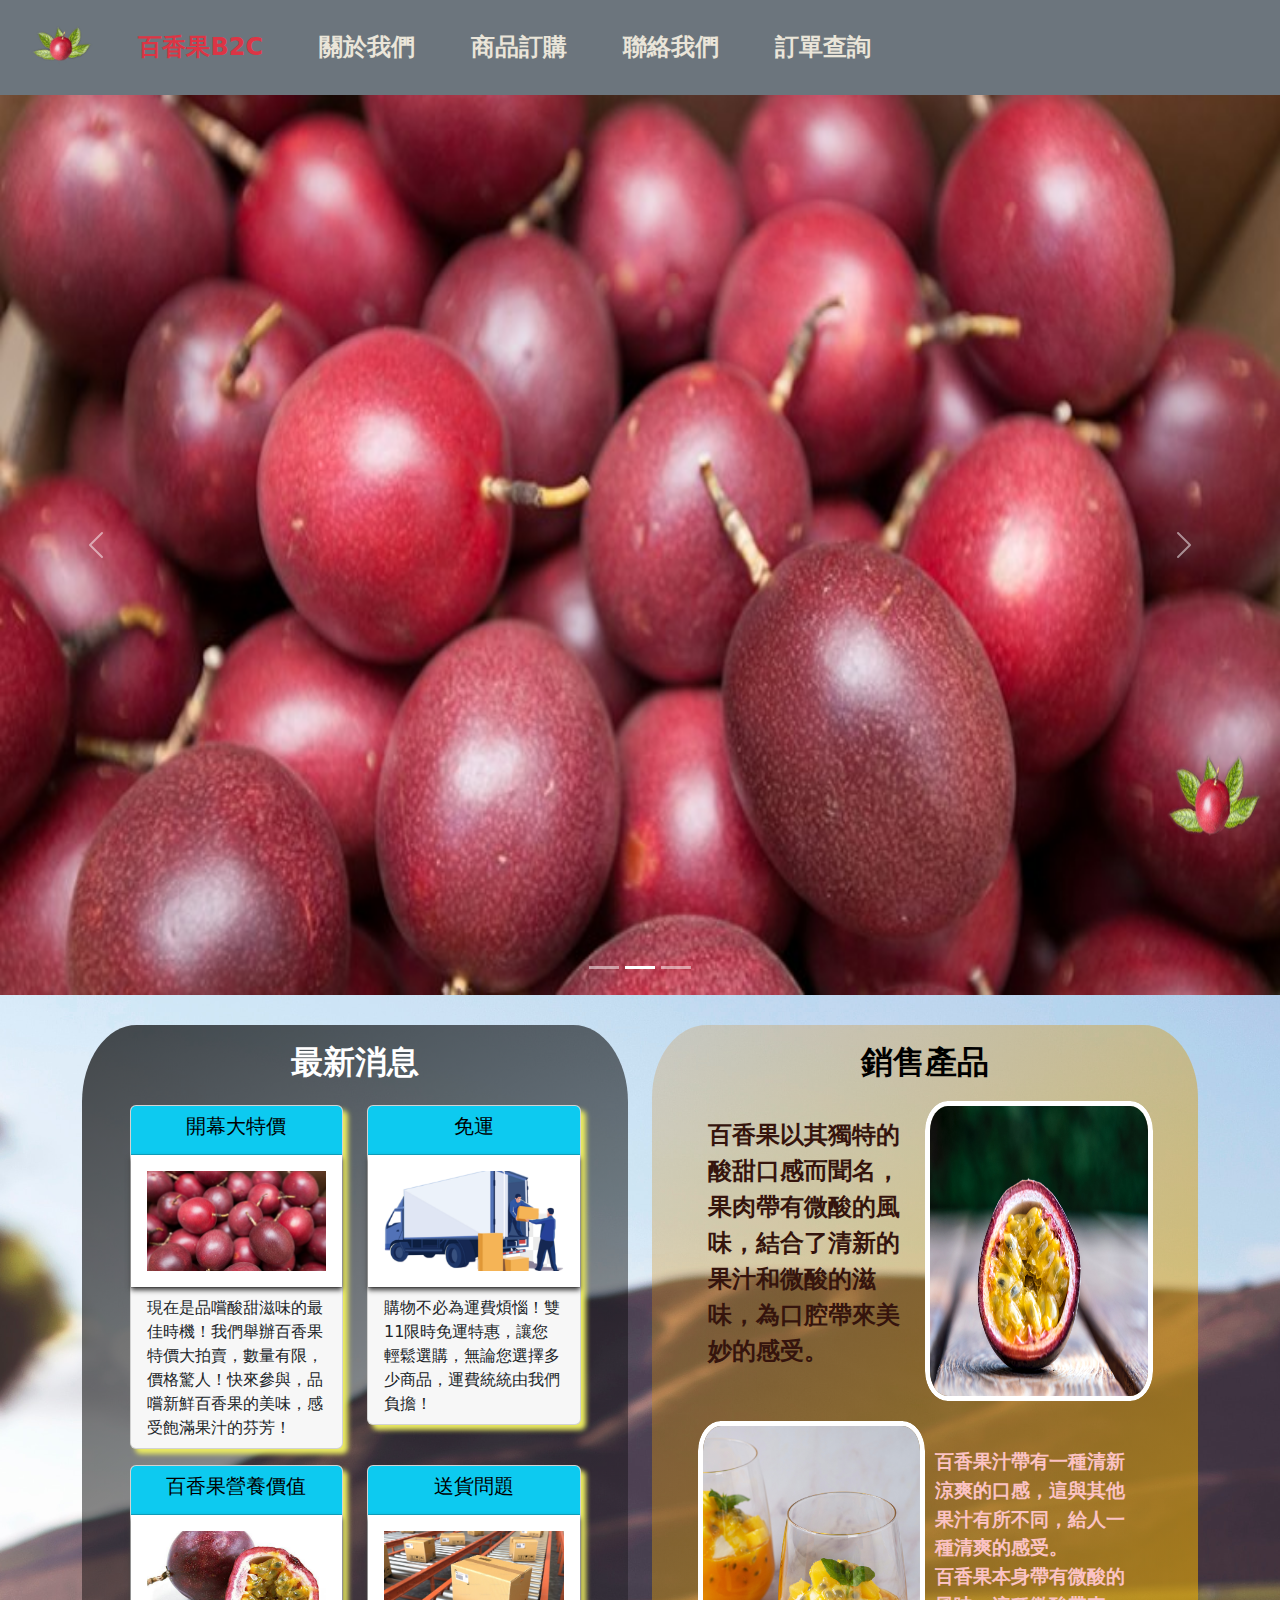
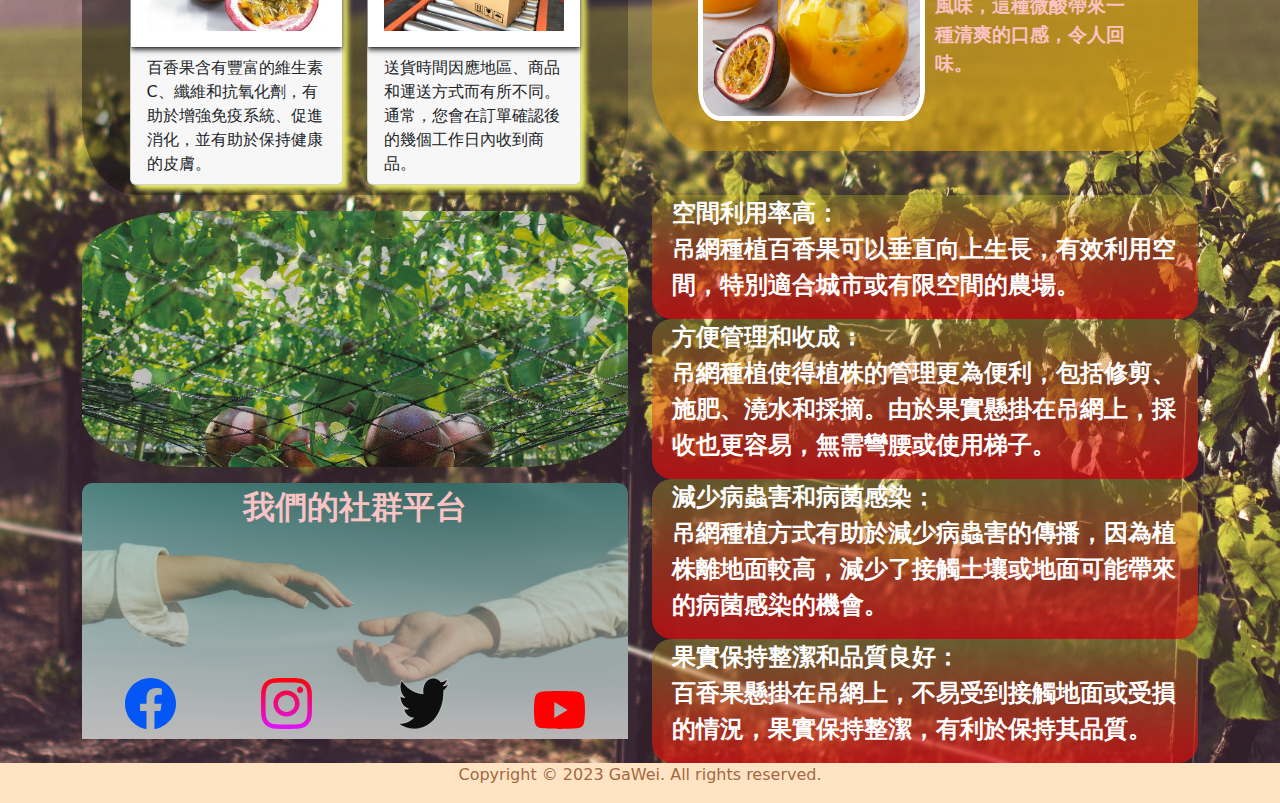
==== index.html @ 704d70a5 "初次" ====
<!DOCTYPE html>
<html lang="zh-Hant-TW">

<head>
    <meta charset="UTF-8">
    <meta name="viewport" content="width=device-width, initial-scale=1.0">
    <title>百香果B2C｜首頁</title>
    <link rel="stylesheet" href="./styles/myall.css">
    <link rel="stylesheet" href="./styles/style.css">
    <link rel="stylesheet" href="./styles/bootstrap.min.css">
    <style>
        header {
            position: sticky;
            top: 0;
            z-index: 10;
        }
    </style>
</head>

<body>
    <!-- 回上層按鈕 -->
    <div id="backtop" class="toTop-arrow">
        <img src="./images/LOGO.png">
    </div>
    <!-- 選單列 -->
    <header>
        <nav class="navbar navbar-expand-lg bg-secondary">
            <div class="container-fluid logo">
                <a class="navbar-brand" href="./index.html">
                    <img src="./images/LOGO.png" alt="百香果B2C">
                    <p class="logotext">百香果B2C</p>
                </a>
                <button class="navbar-toggler" type="button" data-bs-toggle="collapse"
                    data-bs-target="#navbarNavAltMarkup" aria-controls="navbarNavAltMarkup" aria-expanded="false"
                    aria-label="Toggle navigation">
                    <span class="navbar-toggler-icon"></span>
                </button>
                <div class="collapse navbar-collapse" id="navbarNavAltMarkup">
                    <div class="navbar-nav">
                        <a class="nav-link text-danger" aria-current="page" href="./index.html">百香果B2C</a>
                        <a class="nav-link" href="./about.html" target="_self">關於我們</a>
                        <a class="nav-link" href="./product.html" target="_self">商品訂購</a>
                        <a class="nav-link" href="./contactus.html" target="_self">聯絡我們</a>
                        <a class="nav-link" href="#" type="button" data-bs-toggle="modal"
                            data-bs-target="#suflist">訂單查詢</a>
                    </div>
                </div>
            </div>
        </nav>
    </header>
    <!-- 登入彈出介面 -->
    <div class="modal fade" id="suflist">
        <!--讓上面的超連接來連結-->
        <div class="modal-dialog">
            <!--彈出框框-->
            <div class="modal-content">
                <!-- header -->
                <div class="modal-header">
                    <h3>訂單查詢</h3>
                    <button type="button" class="btn-close" data-bs-dismiss="modal"></button>
                </div>
                <!-- body -->
                <div class="modal-body">
                    <div>
                        <div class="mb-3 username">
                            <label for="" class="form-label">訂單編號</label>
                            <input id="listname" type="text" class="form-control " placeholder="請輸入訂單編號">
                        </div>
                        <div class="mb-3 usermimi">
                            <label for="tel" class="form-label">電話</label>
                            <input id="tel" type="text" class="form-control" placeholder="請輸入電話號碼">
                        </div>
                        <div class="mb-3">
                            <label for="" class="form-label">購買日期</label>
                            <input type="date" name="" id="buyday" class="form-control">
                        </div>
                        <div class="form-check form-switch">
                            <input type="checkbox" class="form-check-input" role="switch" name="sw1" id="sw1">
                            <label class="form-check-label" for="sw1">未確認資料</label>
                        </div>
                        <button id="OK_btn" class="btn btn-info" style="width: 100%;">確認</button>
                    </div>
                </div>
                <!-- footer -->
                <div class="modal-footer">
                    <a href="#" type="button">聯絡客服</a>
                </div>
            </div>
        </div>
    </div>
    <!-- 輪播相片 -->
    <div id="carouselExampleIndicators" class="carousel slide" data-bs-ride="carousel">
        <div class="carousel-indicators">
            <button type="button" data-bs-target="#carouselExampleIndicators" data-bs-slide-to="0" class="active"
                aria-current="true" aria-label="Slide 1"></button>
            <button type="button" data-bs-target="#carouselExampleIndicators" data-bs-slide-to="1"
                aria-label="Slide 2"></button>
            <button type="button" data-bs-target="#carouselExampleIndicators" data-bs-slide-to="2"
                aria-label="Slide 3"></button>
        </div>
        <div class="carousel-inner">
            <div class="carousel-item active" data-bs-interval="10">
                <img src="./images/top1.jpg" class="d-block w-100" alt="...">
            </div>
            <div class="carousel-item">
                <img src="./images/fruit2.jpg" data-bs-interval="10" class="d-block w-100" alt="...">
            </div>
            <div class="carousel-item">
                <img src="./images/top2.jpg" data-bs-interval="10" class="d-block w-100" alt="...">
            </div>
        </div>
        <button class="carousel-control-prev" type="button" data-bs-target="#carouselExampleIndicators"
            data-bs-slide="prev">
            <span class="carousel-control-prev-icon" aria-hidden="true"></span>
            <span class="visually-hidden">Previous</span>
        </button>
        <button class="carousel-control-next" type="button" data-bs-target="#carouselExampleIndicators"
            data-bs-slide="next">
            <span class="carousel-control-next-icon" aria-hidden="true"></span>
            <span class="visually-hidden">Next</span>
        </button>
    </div>
    <main class="main1">
        <div class="container">
            <div class="row">
                <!-- 左邊欄位 -->
                <div class="col-md-6 col-12">
                    <div class="section1">
                        <div class="content1 pt-2 mt-2">
                            <div class="contitle">
                                <h4>最新消息</h4>
                            </div>
                            <div class="row d-flex flex-wrap justify-content-center align-items-start">
                                <div class="col-12 col-md-5 mt-3">
                                    <div class="card">
                                        <div class="card-header bg-info">
                                            <h5 class="text-bg-info text-center">開幕大特價</h5>
                                        </div>
                                        <div class="card-body">
                                            <div class="cardimg1"></div>
                                        </div>
                                        <div class="card-footer">
                                            現在是品嚐酸甜滋味的最佳時機！我們舉辦百香果特價大拍賣，數量有限，價格驚人！快來參與，品嚐新鮮百香果的美味，感受飽滿果汁的芬芳！
                                        </div>
                                    </div>
                                </div>
                                <div class="col-12 col-md-5 mt-3">
                                    <div class="card">
                                        <div class="card-header bg-info">
                                            <h5 class="text-bg-info text-center">免運</h5>
                                        </div>
                                        <div class="card-body">
                                            <div class="cardimg2"></div>
                                        </div>
                                        <div class="card-footer">
                                            購物不必為運費煩惱！雙11限時免運特惠，讓您輕鬆選購，無論您選擇多少商品，運費統統由我們負擔！
                                        </div>
                                    </div>
                                </div>
                                <div class="col-12 col-md-5 mt-3">
                                    <div class="card">
                                        <div class="card-header bg-info">
                                            <h5 class="text-bg-info text-center">百香果營養價值</h5>
                                        </div>
                                        <div class="card-body">
                                            <div class="cardimg3"></div>
                                        </div>
                                        <div class="card-footer">
                                            百香果含有豐富的維生素C、纖維和抗氧化劑，有助於增強免疫系統、促進消化，並有助於保持健康的皮膚。
                                        </div>
                                    </div>
                                </div>
                                <div class="col-12 col-md-5 mt-3">
                                    <div class="card">
                                        <div class="card-header bg-info">
                                            <h5 class="text-bg-info text-center">送貨問題</h5>
                                        </div>
                                        <div class="card-body">
                                            <div class="cardimg4"></div>
                                        </div>
                                        <div class="card-footer">
                                            送貨時間因應地區、商品和運送方式而有所不同。通常，您會在訂單確認後的幾個工作日內收到商品。
                                        </div>
                                    </div>
                                </div>
                            </div>
                        </div>
                    </div>

                </div>
                <!-- 右邊欄位 -->
                <div class="col-md-6 col-12">
                    <div class="section1">
                        <div class="content2 pt-2 mt-2 ">
                            <div class="contitle">
                                <h4>銷售產品</h4>
                            </div>
                            <div class="col-10 ">
                                <div class="conright1">
                                    <div class="context1">
                                        <p>
                                            百香果以其獨特的酸甜口感而聞名，果肉帶有微酸的風味，結合了清新的果汁和微酸的滋味，為口腔帶來美妙的感受。
                                        </p>
                                    </div>
                                    <div class="pimg">
                                        <img src="./images/fruit3.jpg">
                                    </div>
                                </div>
                            </div>
                            <div class="col-10 ">
                                <div class="conright2">
                                    <div class="context2">
                                        <p>
                                            百香果汁帶有一種清新涼爽的口感，這與其他果汁有所不同，給人一種清爽的感受。
                                            <br>百香果本身帶有微酸的風味，這種微酸帶來一種清爽的口感，令人回味。
                                        </p>
                                    </div>
                                    <div class="pimg">
                                        <img src="./images/max-griss-ywc7plzTxGU-unsplash.jpg">
                                    </div>
                                </div>
                            </div>
                        </div>
                    </div>

                </div>
            </div>
            <div class="row bottompar">
                <div class="col-md-6 col-12">
                    <div class="section2">
                        <div class="par2leftimg col-12 mt-3"></div>
                        <div class="par2leftbottom col-12 mt-3 ">
                            <div class="title">我們的社群平台</div>
                            <div class="icon">
                                <div><img src="./icon/facebook.svg" alt=""></div>
                                <div><img src="./icon/instagram.svg" alt=""></div>
                                <div><img src="./icon/twitter.svg" alt=""></div>
                                <div><img src="./icon/youtube.svg" alt=""></div>
                            </div>
                        </div>
                    </div>
                </div>
                <div class="col-md-6 col-12 d-flex flex-column justify-content-around bottomtextr">

                    <div class="col-12">
                        <p>空間利用率高：<br> 吊網種植百香果可以垂直向上生長，有效利用空間，特別適合城市或有限空間的農場。</p>
                    </div>
                    <div class="col-12">
                        <p>方便管理和收成： <br>吊網種植使得植株的管理更為便利，包括修剪、施肥、澆水和採摘。由於果實懸掛在吊網上，採收也更容易，無需彎腰或使用梯子。</p>
                    </div>
                    <div class="col-12">
                        <p>減少病蟲害和病菌感染：<br> 吊網種植方式有助於減少病蟲害的傳播，因為植株離地面較高，減少了接觸土壤或地面可能帶來的病菌感染的機會。</p>
                    </div>
                    <div class="col-12">
                        <p>果實保持整潔和品質良好：<br> 百香果懸掛在吊網上，不易受到接觸地面或受損的情況，果實保持整潔，有利於保持其品質。</p>
                    </div>
                </div>
            </div>
        </div>
    </main>
    <!-- 頁尾 -->
    <footer class="footer">
        <div>
            <p>Copyright © 2023 GaWei. All rights reserved.</p>
        </div>
    </footer>

    <script src="./js/Jquery.js"></script>
    <script src="./js/bootstrap.bundle.min.js"></script>
    <script src="./js/list.js"></script>
    
    
    
    <script>
        // 回最上層按鈕
        $(function () {
            $("#backtop").click(function () {
                console.log("ok");
                $("html,body").animate({ scrollTop: 0 }, 333);
            });
            $(window).scroll(function () {
                if ($(this).scrollTop() > 300) {
                    $("#backtop").fadeIn(222);
                } else {
                    $("#backtop").stop().fadeOut(222);
                }
            });
        });
    </script>
</body>

</html>
---- styles/myall.css ----
:root{            
    --mycolor1:#d6d2c1;
    --mycolor2:#be8e63;
    --mycolor3:#a46843;
    --mycolor4:#35140d;
    --mycolor5:#135aab;
    --mycolor6:#11af9c;
    --mycolor7:#eae5d9;
    --mycolor8:#cc8b56;
    --mycolor9:#fbc2c3;
    --mycolor10:#f37672;
    --mycolor11:#e62227;
    --mycolor12:#a13f97;
    --mycolor13:#FF007F;
    --mycolor14:#E86094;
}
---- styles/style.css ----
@charset "UTF-8";
body,
html {
  max-width: 1400px;
  margin: 0 auto;
}
body header nav .logo .navbar-brand img,
html header nav .logo .navbar-brand img {
  width: 8vw;
}
body header nav .logo .navbar-brand .logotext,
html header nav .logo .navbar-brand .logotext {
  display: none;
}
body header nav .logo .collapse .navbar-nav a,
html header nav .logo .collapse .navbar-nav a {
  font-size: 1.5rem;
  font-weight: bolder;
  color: var(--mycolor7);
  margin-right: 40px;
  position: relative;
}
body header nav .logo .collapse .navbar-nav a::after,
html header nav .logo .collapse .navbar-nav a::after {
  content: "";
  position: absolute;
  left: 0;
  bottom: -3px;
  width: 0px;
  height: 2px;
  background-color: red;
  transition: width 0.8s ease;
}
body header nav .logo .collapse .navbar-nav a:hover::after,
html header nav .logo .collapse .navbar-nav a:hover::after {
  width: 100%;
}
body .carousel .carousel-inner .carousel-item img,
html .carousel .carousel-inner .carousel-item img {
  height: 100vh;
}
body .toTop-arrow img,
html .toTop-arrow img {
  width: 10rem;
  height: 10rem;
  padding: 0;
  margin: 0;
  border: 0;
  cursor: pointer;
  position: fixed;
  right: -1rem;
  bottom: 1rem;
  z-index: 99;
}
body .toTop-arrow.hide,
html .toTop-arrow.hide {
  transform: translateX(120%);
}
body .main1,
html .main1 {
  min-height: 85vw;
  background-image: url(../images/bg-1.jpg);
  background-position: center center;
  background-size: cover;
}
body .main1 .container .row .section1,
html .main1 .container .row .section1 {
  margin-top: 30px;
}
body .main1 .container .row .section1 .content1,
html .main1 .container .row .section1 .content1 {
  min-height: 40vw;
  background: linear-gradient(330deg, rgba(0, 0, 0, 0.2), rgba(0, 0, 0, 0.7));
  border-radius: 10%;
  padding-bottom: 10px;
}
body .main1 .container .row .section1 .content1 .contitle,
html .main1 .container .row .section1 .content1 .contitle {
  margin-top: 10px;
}
body .main1 .container .row .section1 .content1 .contitle h4,
html .main1 .container .row .section1 .content1 .contitle h4 {
  color: rgb(255, 255, 255);
  text-align: center;
  font-weight: bolder;
  font-size: 2rem;
}
body .main1 .container .row .section1 .content1 .row .card,
html .main1 .container .row .section1 .content1 .row .card {
  box-shadow: 5px 5px 5px #ebeb61;
}
body .main1 .container .row .section1 .content1 .row .card .card-body,
html .main1 .container .row .section1 .content1 .row .card .card-body {
  cursor: pointer;
  box-shadow: 0px 3px 5px #3c3c3c;
}
body .main1 .container .row .section1 .content1 .row .card .card-body .cardimg1,
html .main1 .container .row .section1 .content1 .row .card .card-body .cardimg1 {
  background-image: url(../images/fruit2.jpg);
  background-position: center center;
  background-size: cover;
  height: 100px;
}
body .main1 .container .row .section1 .content1 .row .card .card-body .cardimg2,
html .main1 .container .row .section1 .content1 .row .card .card-body .cardimg2 {
  background-image: url(../images/dirver2.png);
  background-position: center center;
  background-size: cover;
  height: 100px;
}
body .main1 .container .row .section1 .content1 .row .card .card-body .cardimg3,
html .main1 .container .row .section1 .content1 .row .card .card-body .cardimg3 {
  background-image: url(../images/fruit5.jpg);
  background-position: center center;
  background-size: cover;
  height: 100px;
}
body .main1 .container .row .section1 .content1 .row .card .card-body .cardimg4,
html .main1 .container .row .section1 .content1 .row .card .card-body .cardimg4 {
  background-image: url(../images/premium.avif);
  background-position: center center;
  background-size: cover;
  height: 100px;
}
body .main1 .container .row .section1 .content2,
html .main1 .container .row .section1 .content2 {
  min-height: 40vw;
  background: linear-gradient(135deg, rgba(207, 116, 11, 0.2), rgba(221, 165, 10, 0.7));
  border-radius: 10%;
  padding-bottom: 10px;
}
body .main1 .container .row .section1 .content2 .contitle,
html .main1 .container .row .section1 .content2 .contitle {
  margin-top: 10px;
}
body .main1 .container .row .section1 .content2 .contitle h4,
html .main1 .container .row .section1 .content2 .contitle h4 {
  color: black;
  text-align: center;
  font-weight: bolder;
  font-size: 2rem;
}
body .main1 .container .row .section1 .content2 .col-10,
html .main1 .container .row .section1 .content2 .col-10 {
  min-height: 300;
  margin: 20px auto;
  display: flex;
  flex-direction: column;
  justify-content: start;
}
body .main1 .container .row .section1 .content2 .col-10 .conright1,
html .main1 .container .row .section1 .content2 .col-10 .conright1 {
  min-height: 15vw;
  border-radius: 10%;
  display: flex;
  justify-content: space-around;
}
body .main1 .container .row .section1 .content2 .col-10 .conright1 .context1,
html .main1 .container .row .section1 .content2 .col-10 .conright1 .context1 {
  max-width: 50%;
  display: flex;
  align-items: center;
}
body .main1 .container .row .section1 .content2 .col-10 .conright1 .context1 p,
html .main1 .container .row .section1 .content2 .col-10 .conright1 .context1 p {
  padding: 10px;
  font-weight: bolder;
  font-size: 1.5rem;
  color: var(--mycolor4);
}
body .main1 .container .row .section1 .content2 .col-10 .conright1 .pimg,
html .main1 .container .row .section1 .content2 .col-10 .conright1 .pimg {
  border-radius: 10%;
  min-height: 300px;
  width: 400px;
  min-width: 80px;
  overflow: hidden;
  display: flex;
  justify-content: center;
  align-items: center;
}
body .main1 .container .row .section1 .content2 .col-10 .conright1 .pimg img,
html .main1 .container .row .section1 .content2 .col-10 .conright1 .pimg img {
  min-height: 300px;
  width: 400px;
  min-width: 80px;
  transition: all 0.8;
  border: 5px solid white;
  border-radius: 10%;
}
body .main1 .container .row .section1 .content2 .col-10 .conright1 .pimg img:hover,
html .main1 .container .row .section1 .content2 .col-10 .conright1 .pimg img:hover {
  transform: scale(1.2);
}
body .main1 .container .row .section1 .content2 .col-10 .conright2,
html .main1 .container .row .section1 .content2 .col-10 .conright2 {
  min-height: 15vw;
  border-radius: 10%;
  display: flex;
  flex-direction: row-reverse;
  justify-content: space-around;
}
body .main1 .container .row .section1 .content2 .col-10 .conright2 .context2,
html .main1 .container .row .section1 .content2 .col-10 .conright2 .context2 {
  max-width: 50%;
  display: flex;
  align-items: center;
}
body .main1 .container .row .section1 .content2 .col-10 .conright2 .context2 p,
html .main1 .container .row .section1 .content2 .col-10 .conright2 .context2 p {
  padding: 10px;
  font-weight: bolder;
  font-size: 1.2rem;
  color: var(--mycolor9);
}
body .main1 .container .row .section1 .content2 .col-10 .conright2 .pimg,
html .main1 .container .row .section1 .content2 .col-10 .conright2 .pimg {
  border-radius: 10%;
  min-height: 300px;
  width: 400px;
  min-width: 80px;
  overflow: hidden;
  display: flex;
  justify-content: center;
  align-items: center;
}
body .main1 .container .row .section1 .content2 .col-10 .conright2 .pimg img,
html .main1 .container .row .section1 .content2 .col-10 .conright2 .pimg img {
  min-height: 300px;
  width: 400px;
  min-width: 80px;
  transition: all 0.8;
  border: 5px solid white;
  border-radius: 10%;
}
body .main1 .container .row .section1 .content2 .col-10 .conright2 .pimg img:hover,
html .main1 .container .row .section1 .content2 .col-10 .conright2 .pimg img:hover {
  transform: scale(1.2);
}
body .main1 .container .bottompar .section2,
html .main1 .container .bottompar .section2 {
  min-height: 40vw;
}
body .main1 .container .bottompar .section2 .par2leftimg,
html .main1 .container .bottompar .section2 .par2leftimg {
  min-height: 20vw;
  background-image: url(../images/fruit4.jpg);
  opacity: 0.7;
  background-position: center center;
  background-size: cover;
  border-radius: 20%;
}
body .main1 .container .bottompar .section2 .par2leftbottom,
html .main1 .container .bottompar .section2 .par2leftbottom {
  background: linear-gradient(180deg, rgba(30, 212, 173, 0.2), rgba(206, 194, 194, 0.7)), url(../images/bottombg.jpg);
  background-position: center center;
  background-size: cover;
  min-height: 20vw;
  display: flex;
  flex-direction: column;
  justify-content: space-between;
  border-radius: 10px 10px 0 0;
}
body .main1 .container .bottompar .section2 .par2leftbottom .title,
html .main1 .container .bottompar .section2 .par2leftbottom .title {
  text-align: center;
  color: var(--mycolor9);
  font-weight: bold;
  font-size: 2rem;
}
body .main1 .container .bottompar .section2 .par2leftbottom .icon,
html .main1 .container .bottompar .section2 .par2leftbottom .icon {
  display: flex;
  flex-direction: row;
  flex-wrap: wrap;
  justify-content: space-around;
  align-items: end;
  margin-bottom: 10px;
}
body .main1 .container .bottompar .section2 .par2leftbottom .icon img,
html .main1 .container .bottompar .section2 .par2leftbottom .icon img {
  width: 4vw;
  cursor: pointer;
}
body .main1 .container .bottompar .section2 .par2leftbottom .icon img:hover,
html .main1 .container .bottompar .section2 .par2leftbottom .icon img:hover {
  transform: scale(1.2);
}
body .main1 .container .bottompar .bottomtextr .col-12,
html .main1 .container .bottompar .bottomtextr .col-12 {
  min-height: 9vw;
  background: linear-gradient(to bottom, rgba(206, 209, 40, 0.3), rgba(226, 11, 11, 0.7));
  border-radius: 20px;
  display: flex;
  flex-direction: column;
  justify-content: center;
}
body .main1 .container .bottompar .bottomtextr .col-12 p,
html .main1 .container .bottompar .bottomtextr .col-12 p {
  color: white;
  font-size: 1.5rem;
  font-weight: 600;
  padding: 0 20px;
}
body .main2,
html .main2 {
  background-image: url(../images/big.jpg);
  min-height: 100vw;
  background-position: center center;
  background-size: cover;
}
body .main2 .container .row .section1,
html .main2 .container .row .section1 {
  display: flex;
  flex-direction: row;
}
body .main2 .container .row .section1 .box,
html .main2 .container .row .section1 .box {
  min-height: 100vw;
}
body .main2 .container .row .section1 .box .title h2,
html .main2 .container .row .section1 .box .title h2 {
  text-align: center;
  color: var(--mycolor12);
  font-size: 3rem;
  font-weight: bold;
  text-shadow: 0.75rem 0.75rem 0.5rem #d4d11c;
}
body .main2 .container .row .section1 .box .title2 h2,
html .main2 .container .row .section1 .box .title2 h2 {
  text-align: center;
  color: var(--mycolor12);
  font-size: 3rem;
  font-weight: bold;
  text-shadow: 0.75rem 0.75rem 0.5rem #d4d11c;
}
body .main2 .container .row .section1 .box .part1 .left,
html .main2 .container .row .section1 .box .part1 .left {
  min-height: 19.5vw;
}
body .main2 .container .row .section1 .box .part1 .left .leftbox,
html .main2 .container .row .section1 .box .part1 .left .leftbox {
  min-height: 19.5vw;
  display: flex;
  flex-direction: row;
  align-items: center;
}
body .main2 .container .row .section1 .box .part1 .left .leftbox .imgout,
html .main2 .container .row .section1 .box .part1 .left .leftbox .imgout {
  min-height: 200px;
  min-width: 200px;
  margin: 0 30px;
  border-radius: 50%;
  overflow: hidden;
}
body .main2 .container .row .section1 .box .part1 .left .leftbox .imgout img,
html .main2 .container .row .section1 .box .part1 .left .leftbox .imgout img {
  border-radius: 50%;
  height: 200px;
  width: 200px;
}
body .main2 .container .row .section1 .box .part1 .left .leftbox .imgout img:hover,
html .main2 .container .row .section1 .box .part1 .left .leftbox .imgout img:hover {
  transform: scale(1.2);
  transition: 1s;
}
body .main2 .container .row .section1 .box .part1 .left .leftbox .leftconent,
html .main2 .container .row .section1 .box .part1 .left .leftbox .leftconent {
  padding: 2rem;
  line-height: 2rem;
  font-size: 1.5rem;
  font-weight: bolder;
  background: linear-gradient(150deg, rgba(255, 255, 255, 0.3), rgba(180, 178, 37, 0.842));
  margin-right: 10px;
}
body .main2 .container .row .section1 .box .row .part2 .timeline,
html .main2 .container .row .section1 .box .row .part2 .timeline {
  position: relative;
}
body .main2 .container .row .section1 .box .row .part2 .timeline::before,
html .main2 .container .row .section1 .box .row .part2 .timeline::before {
  position: absolute;
  top: 0;
  bottom: 0;
  content: "";
  width: 5px;
  background: linear-gradient(to bottom, rgb(64, 216, 18), rgb(12, 88, 28));
  left: 50%;
  transform: translateX(-50%);
}
body .main2 .container .row .section1 .box .row .part2 .timeline .timetext1,
html .main2 .container .row .section1 .box .row .part2 .timeline .timetext1 {
  position: relative;
  display: flex;
  align-items: center;
}
body .main2 .container .row .section1 .box .row .part2 .timeline .timetext1::after,
html .main2 .container .row .section1 .box .row .part2 .timeline .timetext1::after {
  position: absolute;
  content: "發芽期";
  top: -3%;
  left: 50%;
  transform: translateX(-50%);
  font-weight: bolder;
  background-color: #3c3c3c;
  color: wheat;
  padding-right: 3px;
  padding-left: 3px;
  border-radius: 5px;
}
body .main2 .container .row .section1 .box .row .part2 .timeline .timetext2,
html .main2 .container .row .section1 .box .row .part2 .timeline .timetext2 {
  position: relative;
  display: flex;
  align-items: center;
}
body .main2 .container .row .section1 .box .row .part2 .timeline .timetext2::after,
html .main2 .container .row .section1 .box .row .part2 .timeline .timetext2::after {
  position: absolute;
  content: "開花期";
  top: -5%;
  left: 50%;
  transform: translateX(-50%);
  font-weight: bolder;
  background-color: #3c3c3c;
  color: wheat;
  padding-right: 3px;
  padding-left: 3px;
  border-radius: 5px;
}
body .main2 .container .row .section1 .box .row .part2 .timeline .timetext3,
html .main2 .container .row .section1 .box .row .part2 .timeline .timetext3 {
  position: relative;
  display: flex;
  align-items: center;
}
body .main2 .container .row .section1 .box .row .part2 .timeline .timetext3::after,
html .main2 .container .row .section1 .box .row .part2 .timeline .timetext3::after {
  position: absolute;
  content: "結果期";
  top: -5%;
  left: 50%;
  transform: translateX(-50%);
  font-weight: bolder;
  background-color: #3c3c3c;
  color: wheat;
  padding-right: 3px;
  padding-left: 3px;
  border-radius: 5px;
}
body .main2 .container .row .section1 .box .row .part2 .timeline .timetext4,
html .main2 .container .row .section1 .box .row .part2 .timeline .timetext4 {
  position: relative;
  display: flex;
  align-items: center;
}
body .main2 .container .row .section1 .box .row .part2 .timeline .timetext4::after,
html .main2 .container .row .section1 .box .row .part2 .timeline .timetext4::after {
  position: absolute;
  content: "成熟期";
  top: -15%;
  left: 50%;
  transform: translateX(-50%);
  font-weight: bolder;
  background-color: #3c3c3c;
  color: wheat;
  padding-right: 3px;
  padding-left: 3px;
  border-radius: 5px;
}
body .main2 .container .row .section1 .box .row .part2 .timeline .col-12,
html .main2 .container .row .section1 .box .row .part2 .timeline .col-12 {
  align-items: center;
  font-size: 1.25rem;
}
body .main2 .container .row .section1 .box .row .part2 .timeline .col-12 .img1,
html .main2 .container .row .section1 .box .row .part2 .timeline .col-12 .img1 {
  min-height: 10vw;
  min-width: 2vw;
  background-image: url(../百香果生長圖片/修過/1.png);
  background-position: center center;
  background-size: cover;
  border-radius: 50%;
}
body .main2 .container .row .section1 .box .row .part2 .timeline .col-12 .text1,
html .main2 .container .row .section1 .box .row .part2 .timeline .col-12 .text1 {
  background: linear-gradient(to bottom, rgba(0, 0, 0, 0.3), rgba(0, 0, 0, 0.7));
  border-radius: 0 10% 10% 0;
  color: white;
  padding: 20px 20px;
  font-weight: 500;
}
body .main2 .container .row .section1 .box .row .part2 .timeline .col-12 .img2,
html .main2 .container .row .section1 .box .row .part2 .timeline .col-12 .img2 {
  min-height: 10vw;
  min-width: 2vw;
  background-image: url(../百香果生長圖片/2.jpg);
  background-position: center center;
  background-size: cover;
  border-radius: 10%;
}
body .main2 .container .row .section1 .box .row .part2 .timeline .col-12 .text2,
html .main2 .container .row .section1 .box .row .part2 .timeline .col-12 .text2 {
  color: white;
  padding: 20px 20px;
  font-weight: 500;
  background: linear-gradient(to bottom, rgba(0, 0, 0, 0.3), rgba(0, 0, 0, 0.7));
  border-radius: 10% 0 0 10%;
  min-height: 10vw;
}
body .main2 .container .row .section1 .box .row .part2 .timeline .col-12 .img3,
html .main2 .container .row .section1 .box .row .part2 .timeline .col-12 .img3 {
  min-height: 10vw;
  min-width: 2vw;
  background-image: url(../百香果生長圖片/3.jpg);
  background-position: center center;
  background-size: cover;
  border-radius: 50%;
}
body .main2 .container .row .section1 .box .row .part2 .timeline .col-12 .text3,
html .main2 .container .row .section1 .box .row .part2 .timeline .col-12 .text3 {
  background: linear-gradient(to bottom, rgba(0, 0, 0, 0.3), rgba(0, 0, 0, 0.7));
  border-radius: 0 10% 10% 0;
  color: white;
  padding: 20px 20px;
  font-weight: 500;
}
body .main2 .container .row .section1 .box .row .part2 .timeline .col-12 .img4,
html .main2 .container .row .section1 .box .row .part2 .timeline .col-12 .img4 {
  min-height: 10vw;
  min-width: 2vw;
  background-image: url(../百香果生長圖片/4.jpg);
  background-position: bottom center;
  background-size: cover;
  border-radius: 10%;
}
body .main2 .container .row .section1 .box .row .part2 .timeline .col-12 .text4,
html .main2 .container .row .section1 .box .row .part2 .timeline .col-12 .text4 {
  color: white;
  padding: 20px 20px;
  font-weight: 500;
  background: linear-gradient(to bottom, rgba(0, 0, 0, 0.3), rgba(0, 0, 0, 0.7));
  border-radius: 10% 0 0 10%;
  min-height: 10vw;
}
body .main3 .my-3,
html .main3 .my-3 {
  align-items: center;
}
body .main3 .my-3 .attention-area,
html .main3 .my-3 .attention-area {
  opacity: 0;
  transition: 2s;
}
body .main3 .my-3 .attention-area .toptext,
html .main3 .my-3 .attention-area .toptext {
  background: rgba(0, 0, 0, 0.2);
  border-radius: 20%;
}
body .main3 .my-3 .attention-area .toptext h3,
html .main3 .my-3 .attention-area .toptext h3 {
  text-align: center;
  font-weight: bolder;
}
body .main3 .my-3 .attention-area .toptext ul li,
html .main3 .my-3 .attention-area .toptext ul li {
  line-height: 2rem;
  font-size: 1rem;
  font-weight: 800;
  list-style: lower-roman;
}
body .main3 .my-3 .attention-area .toptext ul li span,
html .main3 .my-3 .attention-area .toptext ul li span {
  color: var(--mycolor14);
}
body .main3 .my-2 .row .mb-3 .card,
html .main3 .my-2 .row .mb-3 .card {
  border: 2px solid var(--mycolor13);
  background: linear-gradient(180deg, rgba(255, 255, 255, 0.2), rgba(255, 255, 255, 0.7));
}
body .main3 .my-2 .row .mb-3 .card .card-head,
html .main3 .my-2 .row .mb-3 .card .card-head {
  text-align: center;
  padding-top: 0.5rem;
}
body .main3 .my-2 .row .mb-3 .card .card-head h4,
html .main3 .my-2 .row .mb-3 .card .card-head h4 {
  color: var(--mycolor12);
  font-weight: bolder;
}
body .main3 .my-2 .row .mb-3 .card .card-body p,
html .main3 .my-2 .row .mb-3 .card .card-body p {
  margin-top: 10px;
  font-weight: 900;
}
body .main3 .my-2 .row .mb-3 .card .card-body .pimg1:hover,
html .main3 .my-2 .row .mb-3 .card .card-body .pimg1:hover {
  content: url("../images/修過/p4.png");
}
body .main3 .my-2 .row .mb-3 .card .card-body .pimg2:hover,
html .main3 .my-2 .row .mb-3 .card .card-body .pimg2:hover {
  content: url("../images/修過/p5.png");
}
body .main3 .my-2 .row .mb-3 .card .card-body .pimg3:hover,
html .main3 .my-2 .row .mb-3 .card .card-body .pimg3:hover {
  content: url("../images/修過/p6.png");
}
body .main3 .my-2 .row .mb-3 .card .card-body .pimg4:hover,
html .main3 .my-2 .row .mb-3 .card .card-body .pimg4:hover {
  content: url("../images/修過/p7.png");
}
body .main3 .my-2 .row .mb-3 .card .card-body .pimg5:hover,
html .main3 .my-2 .row .mb-3 .card .card-body .pimg5:hover {
  content: url("../images/修過/p8.png");
}
body .main3 .my-2 .row .mb-3 .card .card-body .pimg6:hover,
html .main3 .my-2 .row .mb-3 .card .card-body .pimg6:hover {
  content: url("../images/修過/p9.png");
}
body .main3 .my-2 .row .mb-3 .card .card-body .pimg7:hover,
html .main3 .my-2 .row .mb-3 .card .card-body .pimg7:hover {
  content: url("../images/修過/p10.png");
}
body .main3 .my-2 .row .mb-3 .card .card-footer,
html .main3 .my-2 .row .mb-3 .card .card-footer {
  text-align: center;
}
body .main3 .my-2 .row .mb-3 .card:hover,
html .main3 .my-2 .row .mb-3 .card:hover {
  box-shadow: 5px 5px 5px black;
  transform: skew(-2deg);
  transition: 0.3s;
}
body .main4,
html .main4 {
  background: linear-gradient(160deg, var(--mycolor1), var(--mycolor12));
  min-height: 70vw;
}
body .main4 .container .sectionI .top-l .col-12 .mt-3 .span1,
html .main4 .container .sectionI .top-l .col-12 .mt-3 .span1 {
  font-weight: bolder;
  font-size: 1.7rem;
  font-family: 標楷體;
}
body .main4 .container .sectionI .top-l .col-12 .mt-3 .span2,
html .main4 .container .sectionI .top-l .col-12 .mt-3 .span2 {
  font-size: 1.4rem;
  font-family: 標楷體;
}
body .main4 .container .sectionI .top-l .col-12 .mt-3 img,
html .main4 .container .sectionI .top-l .col-12 .mt-3 img {
  max-width: 60px;
}
body .main4 .container .sectionII .mid-r,
html .main4 .container .sectionII .mid-r {
  display: flex;
  align-items: center;
}
body .main4 .container .sectionII .mid-r .imababy1,
body .main4 .container .sectionII .mid-r .imababy2,
body .main4 .container .sectionII .mid-r .imababy3,
body .main4 .container .sectionII .mid-r .imababy4,
html .main4 .container .sectionII .mid-r .imababy1,
html .main4 .container .sectionII .mid-r .imababy2,
html .main4 .container .sectionII .mid-r .imababy3,
html .main4 .container .sectionII .mid-r .imababy4 {
  width: 10vw;
  height: 10vw;
}
body .main4 .container .sectionII .mid-r .imababy1,
html .main4 .container .sectionII .mid-r .imababy1 {
  transform: rotate(45deg);
  animation: open 6s linear infinite;
}
body .main4 .container .sectionII .mid-r .imababy2,
html .main4 .container .sectionII .mid-r .imababy2 {
  transform: rotate(330deg);
  animation: open 3s linear infinite;
}
body .main4 .container .sectionII .mid-r .imababy3,
html .main4 .container .sectionII .mid-r .imababy3 {
  transform: rotate(330deg);
  animation: open 2s linear infinite;
}
body .main4 .container .sectionII .mid-r .imababy4,
html .main4 .container .sectionII .mid-r .imababy4 {
  transform: rotate(45deg);
  animation: open 7s alternate infinite;
}
@keyframes open {
  0% {
    opacity: 0;
    transform: translateX(0);
    transform: translateY(-10%);
  }
  25% {
    opacity: 0.4;
    transform: translateX(10%);
    transform: translateY(-20%);
  }
  50% {
    opacity: 0.6;
    transform: translateX(20%);
    transform: translateY(-25%);
  }
  75% {
    opacity: 0.8;
    transform: translateX(-10%);
  }
  100% {
    opacity: 1;
    transform: translateX(20%);
  }
}
body .main4 .container .sectionIII,
html .main4 .container .sectionIII {
  margin-top: 10%;
  overflow: hidden;
}
body .main4 .container .sectionIII .cards,
html .main4 .container .sectionIII .cards {
  display: flex;
  flex-wrap: nowrap;
  animation: marquee 20s linear infinite;
}
body .main4 .container .sectionIII .cards:hover,
html .main4 .container .sectionIII .cards:hover {
  animation-play-state: paused;
}
body .main4 .container .sectionIII .cards .cartcontent .card .card-head,
html .main4 .container .sectionIII .cards .cartcontent .card .card-head {
  display: flex;
  flex-direction: row;
  justify-content: center;
}
body .main4 .container .sectionIII .cards .cartcontent .card .card-head h4,
html .main4 .container .sectionIII .cards .cartcontent .card .card-head h4 {
  margin-top: 15px;
}
@keyframes marquee {
  0% {
    transform: translateX(0);
  }
  100% {
    transform: translateX(-100%);
  }
}
body .main5,
html .main5 {
  background: linear-gradient(330deg, var(--mycolor8), var(--mycolor12));
  padding-bottom: 3%;
}
body .main5 .banner,
html .main5 .banner {
  height: 20vh;
  background-image: url(../images/修過/banner.png);
  background-position: center center;
  background-size: cover;
}
body .main5 .container .title h3 .texten,
html .main5 .container .title h3 .texten {
  color: rgb(105, 101, 101);
  text-shadow: 2px 2px 2px white;
}
body .main5 .container .row .col-md-8 .pimg,
html .main5 .container .row .col-md-8 .pimg {
  height: 35vw;
  background: url(../images/title.jpg);
  background-position: center center;
  background-size: cover;
}
body .main5 .container .row .col-md-4 .mytext h3,
html .main5 .container .row .col-md-4 .mytext h3 {
  border-bottom: 3px solid red;
}
body .main6 .container .row table thead tr th,
html .main6 .container .row table thead tr th {
  font-size: 1.5rem;
  line-height: 1rem;
  text-align: center;
}
body .main6 .container .row table tbody tr td,
html .main6 .container .row table tbody tr td {
  font-size: 1.25rem;
  line-height: 2rem;
  text-align: center;
}
body .footer,
html .footer {
  min-height: 3vw;
  background-color: bisque;
  display: flex;
  flex-direction: row;
  align-items: center;
  justify-content: center;
}
body .footer p,
html .footer p {
  color: var(--mycolor3);
  font-size: 1rem;
}

@media screen and (max-width: 992px) {
  body header nav .logo .navbar-brand {
    display: flex;
    align-items: center;
  }
  body header nav .logo .navbar-brand img {
    width: 20vw;
  }
  body header nav .logo .navbar-brand .logotext {
    display: block;
    color: var(--mycolor7);
    font-size: 2rem;
    font-weight: bolder;
    margin-top: 10px;
  }
  body .main2 .section1 {
    display: flex;
    flex-direction: row;
    flex-wrap: wrap;
  }
  body .main2 .section1 .rightbox .row .part2 .timeline .sbox .simg {
    height: 30vw;
    width: 30vw;
    border-radius: 0%;
  }
}
@media screen and (max-width: 768px) {
  main .container .bottompar {
    display: flex;
    flex-direction: column-reverse;
  }
  main .container .bottompar .section2 {
    display: flex;
    flex-direction: column;
    justify-content: end;
  }
  main .container .bottompar .section2 .par2leftimg {
    display: none;
  }
  main .container .bottompar .section2 .par2leftbottom .icon img {
    min-width: 10vw;
  }
  main .container .bottompar .bottomtextr .col-12 {
    margin-top: 30px;
  }
  .main2 .section1 .leftbox1 .part1 .left .leftbox {
    display: flex;
    flex-direction: column;
    flex-wrap: wrap;
  }
  .main2 .section1 .rightbox {
    background-color: transparent;
  }
  .main2 .section1 .rightbox .row .part2 .timeline {
    background-color: transparent;
  }
  .main2 .section1 .rightbox .row .part2 .timeline .sbox {
    background-color: transparent;
  }
  .main2 .section1 .rightbox .row .part2 .timeline .sbox .simg {
    display: none;
  }
  .main2 .section1 .rightbox .row .part2 .timeline::before {
    display: none;
  }
  .main4 .container .sectionI .top-r .center {
    margin: 0 auto;
  }
  .main4 .container .sectionII .mid-r {
    display: none !important;
  }
  .main6 .container .row table thead {
    display: none;
  }
  .main6 .container .row table tbody tr td {
    display: block;
  }
  .main6 .container .row table tbody tr td::before {
    content: attr(data-th) ":";
    color: var(--mycolor8);
    font-weight: 600;
    display: block;
  }
}/*# sourceMappingURL=style.css.map */
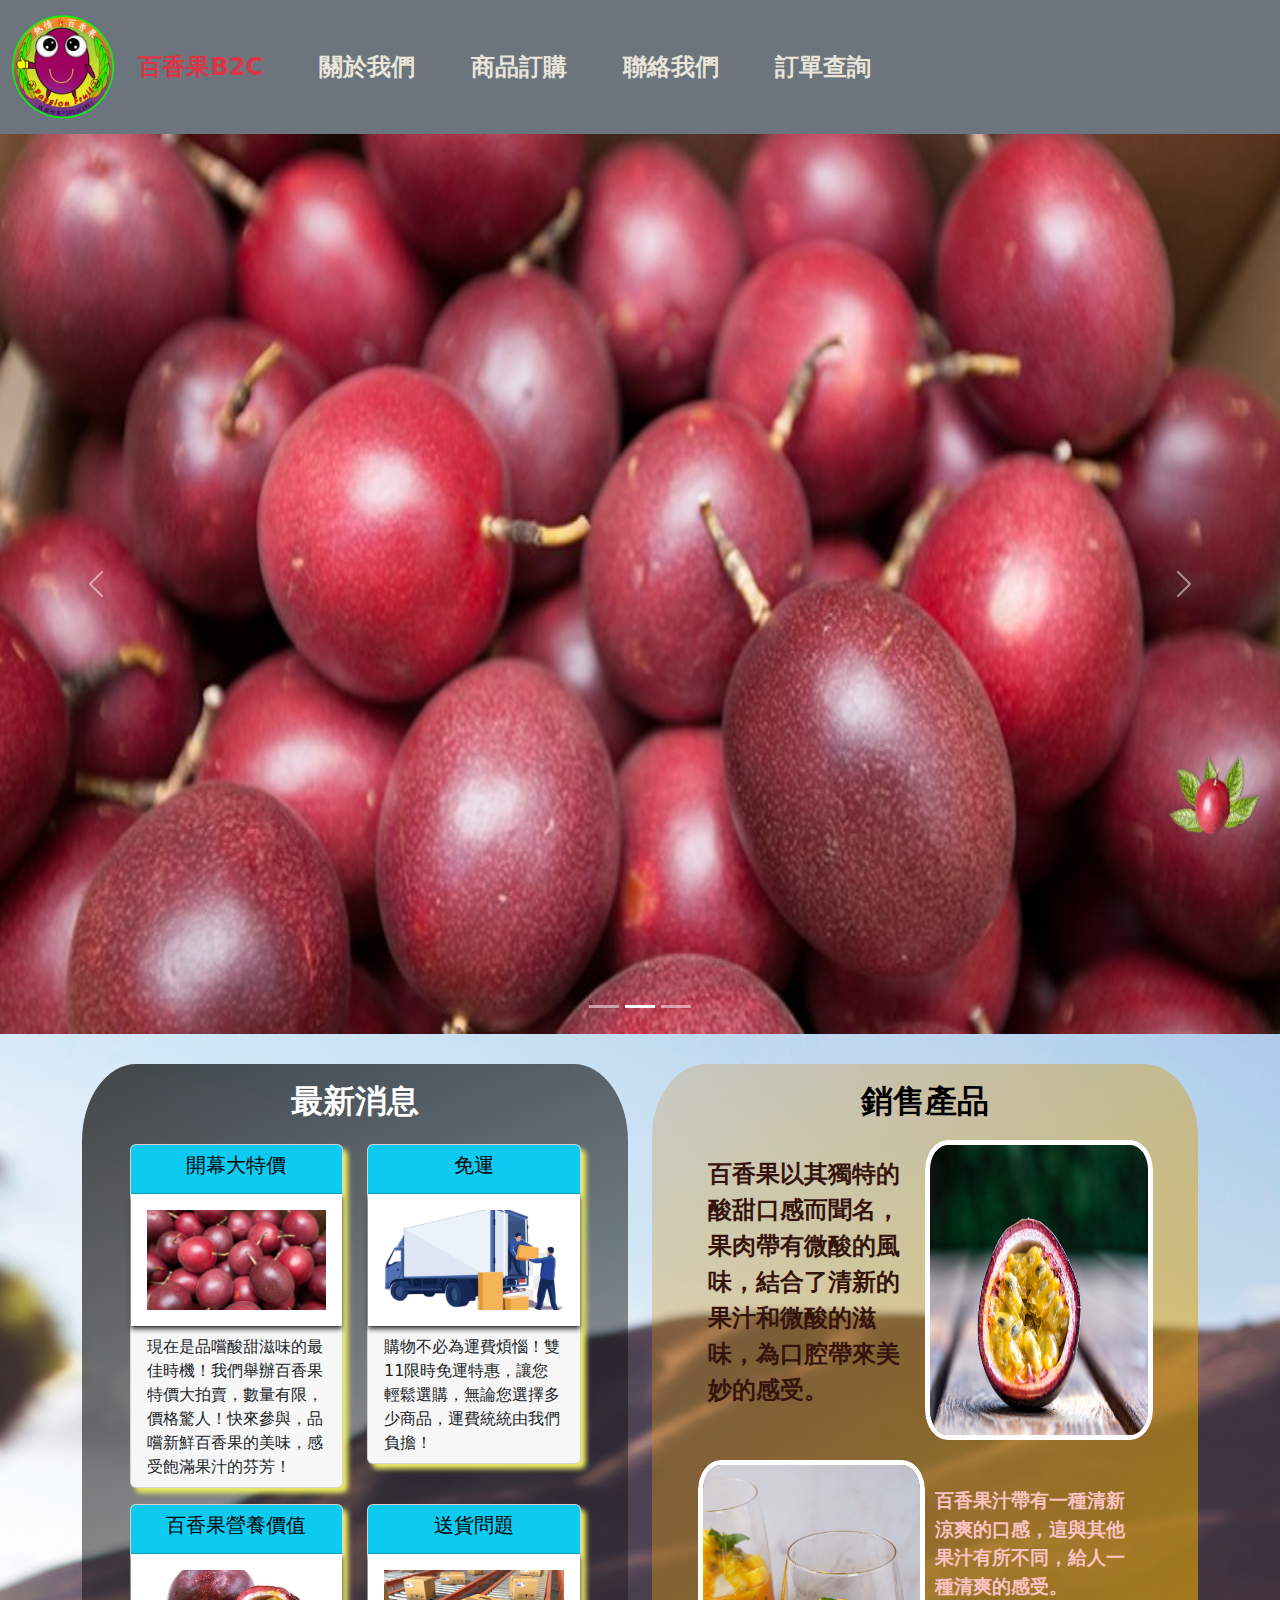
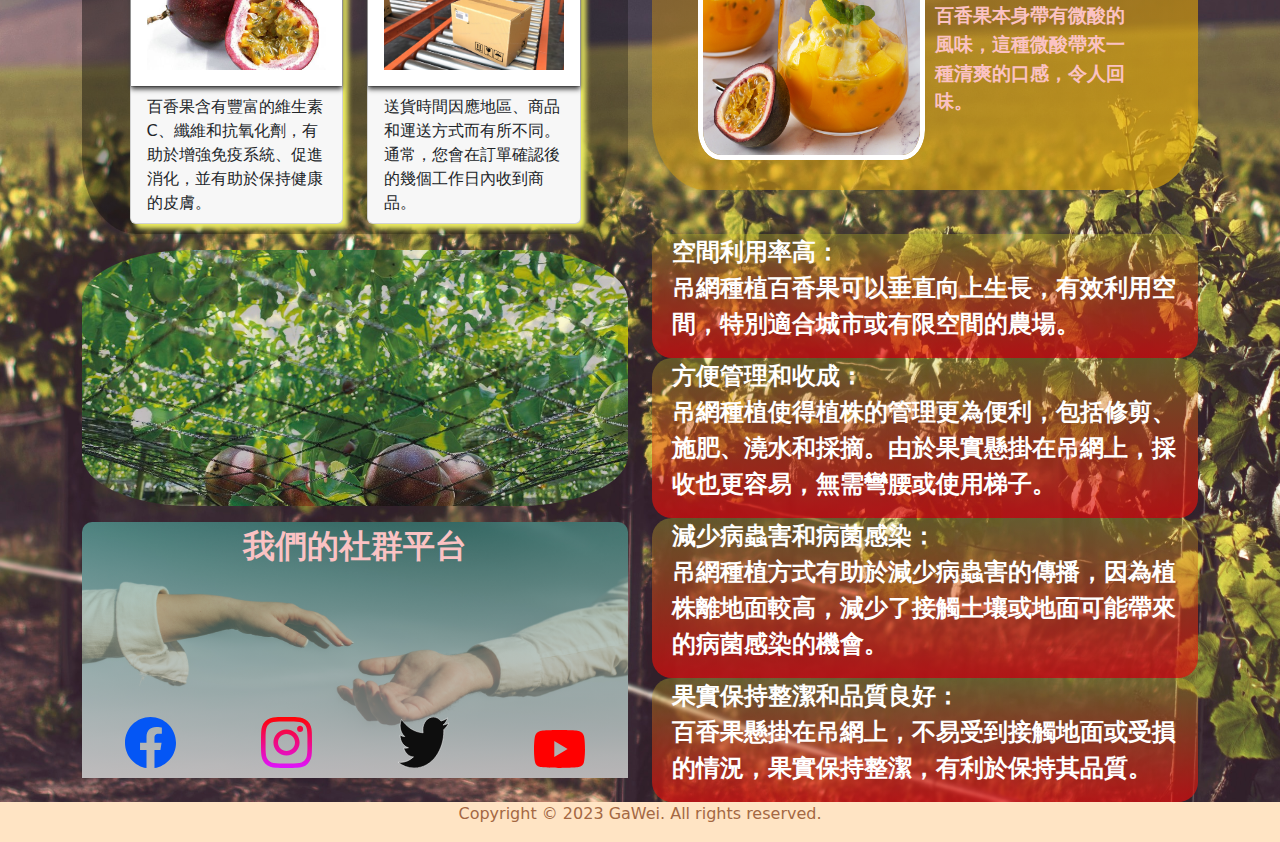
==== commit 60156bc1: "小圖示" ====
--- a/index.html
+++ b/index.html
@@ -8,6 +8,7 @@
     <link rel="stylesheet" href="./styles/myall.css">
     <link rel="stylesheet" href="./styles/style.css">
     <link rel="stylesheet" href="./styles/bootstrap.min.css">
+    <link rel="shortcut icon" href="./icon/title.ico">
     <style>
         header {
             position: sticky;
@@ -27,7 +28,7 @@
         <nav class="navbar navbar-expand-lg bg-secondary">
             <div class="container-fluid logo">
                 <a class="navbar-brand" href="./index.html">
-                    <img src="./images/LOGO.png" alt="百香果B2C">
+                    <img src="./images/LOGOone.png" alt="百香果B2C">
                     <p class="logotext">百香果B2C</p>
                 </a>
                 <button class="navbar-toggler" type="button" data-bs-toggle="collapse"
@@ -286,6 +287,16 @@
                 }
             });
         });
+
+
+        let header = document.querySelector("header");
+        window.addEventListener("scroll",()=>{
+            if(window.pageYOffset !=0){
+                header.style = "box-shadow:3px 3px 5px 1px #000"
+            }else{
+                header.style = "box-shadow:none"
+            }
+        });
     </script>
 </body>
 
--- a/styles/style.css
+++ b/styles/style.css
@@ -38,6 +38,12 @@
 body .carousel .carousel-inner .carousel-item img,
 html .carousel .carousel-inner .carousel-item img {
   height: 100vh;
+}
+@media screen and (max-width: 768px) {
+  body .carousel .carousel-inner .carousel-item img,
+  html .carousel .carousel-inner .carousel-item img {
+    height: 50vh;
+  }
 }
 body .toTop-arrow img,
 html .toTop-arrow img {
@@ -762,12 +768,28 @@
   color: rgb(105, 101, 101);
   text-shadow: 2px 2px 2px white;
 }
-body .main5 .container .row .col-md-8 .pimg,
-html .main5 .container .row .col-md-8 .pimg {
-  height: 35vw;
-  background: url(../images/title.jpg);
-  background-position: center center;
-  background-size: cover;
+body .main5 .container .row .col-md-8 .iframes,
+html .main5 .container .row .col-md-8 .iframes {
+  height: 30vw;
+  display: flex;
+  justify-content: center;
+}
+body .main5 .container .row .col-md-8 .iframes iframe,
+html .main5 .container .row .col-md-8 .iframes iframe {
+  border: 2px solid red;
+}
+body .main5 .container .row .col-md-8 .iframes-imges,
+html .main5 .container .row .col-md-8 .iframes-imges {
+  height: 20vw;
+  display: flex;
+  justify-content: space-around;
+  align-items: center;
+  margin-top: 10px;
+}
+body .main5 .container .row .col-md-8 .iframes-imges img,
+html .main5 .container .row .col-md-8 .iframes-imges img {
+  height: 80%;
+  width: 80%;
 }
 body .main5 .container .row .col-md-4 .mytext h3,
 html .main5 .container .row .col-md-4 .mytext h3 {
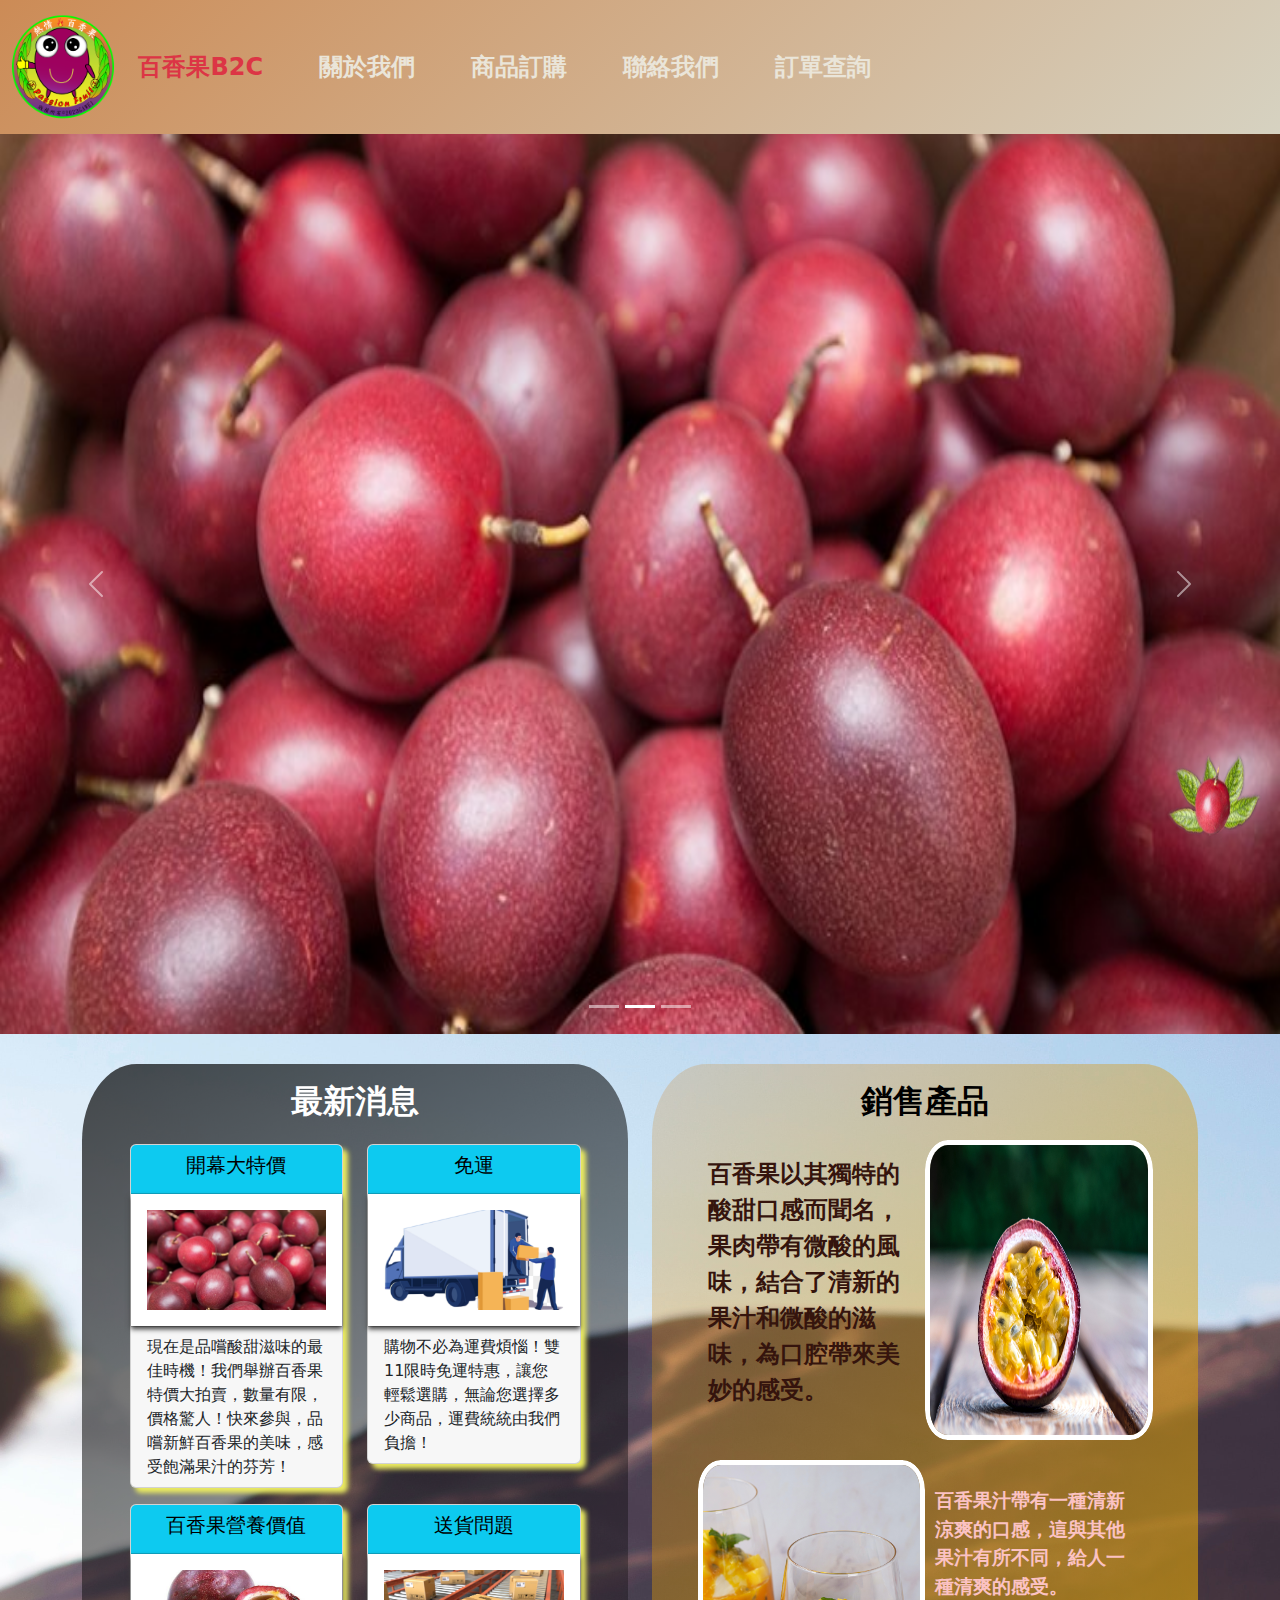
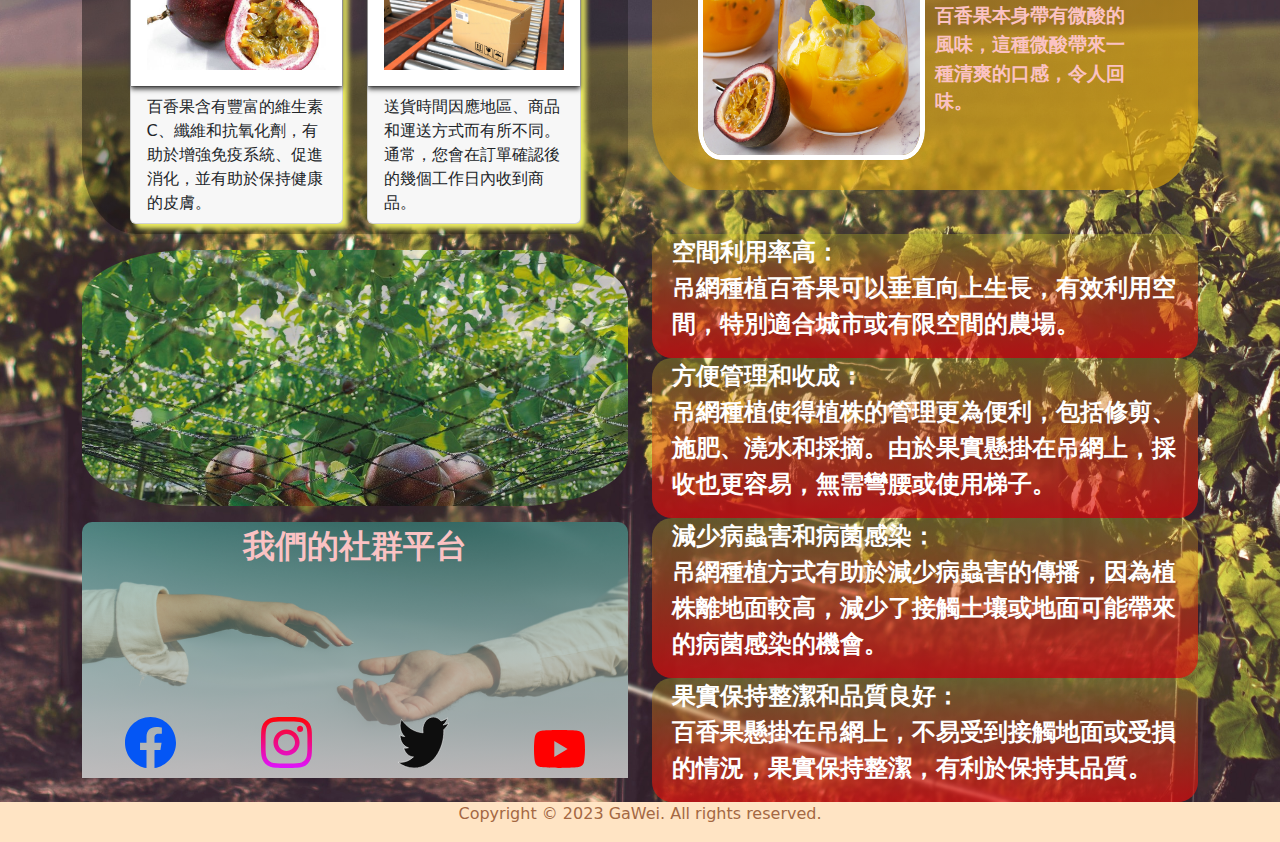
==== commit 3271e954: "新增管理者的資料庫 與連接的PHP" ====
--- a/index.html
+++ b/index.html
@@ -15,6 +15,9 @@
             top: 0;
             z-index: 10;
         }
+        .navtitle{
+            background: linear-gradient(135deg,var(--mycolor8),var(--mycolor1));
+        }
     </style>
 </head>
 
@@ -25,7 +28,7 @@
     </div>
     <!-- 選單列 -->
     <header>
-        <nav class="navbar navbar-expand-lg bg-secondary">
+        <nav class="navbar navbar-expand-lg navtitle">
             <div class="container-fluid logo">
                 <a class="navbar-brand" href="./index.html">
                     <img src="./images/LOGOone.png" alt="百香果B2C">
@@ -286,7 +289,10 @@
                     $("#backtop").stop().fadeOut(222);
                 }
             });
+
+            
         });
+       
 
 
         let header = document.querySelector("header");
--- a/styles/style.css
+++ b/styles/style.css
@@ -1,27 +1,22 @@
 @charset "UTF-8";
-body,
-html {
+html, body {
   max-width: 1400px;
   margin: 0 auto;
 }
-body header nav .logo .navbar-brand img,
-html header nav .logo .navbar-brand img {
+html header nav .logo .navbar-brand img, body header nav .logo .navbar-brand img {
   width: 8vw;
 }
-body header nav .logo .navbar-brand .logotext,
-html header nav .logo .navbar-brand .logotext {
+html header nav .logo .navbar-brand .logotext, body header nav .logo .navbar-brand .logotext {
   display: none;
 }
-body header nav .logo .collapse .navbar-nav a,
-html header nav .logo .collapse .navbar-nav a {
+html header nav .logo .collapse .navbar-nav a, body header nav .logo .collapse .navbar-nav a {
   font-size: 1.5rem;
   font-weight: bolder;
   color: var(--mycolor7);
   margin-right: 40px;
   position: relative;
 }
-body header nav .logo .collapse .navbar-nav a::after,
-html header nav .logo .collapse .navbar-nav a::after {
+html header nav .logo .collapse .navbar-nav a::after, body header nav .logo .collapse .navbar-nav a::after {
   content: "";
   position: absolute;
   left: 0;
@@ -31,22 +26,18 @@
   background-color: red;
   transition: width 0.8s ease;
 }
-body header nav .logo .collapse .navbar-nav a:hover::after,
-html header nav .logo .collapse .navbar-nav a:hover::after {
+html header nav .logo .collapse .navbar-nav a:hover::after, body header nav .logo .collapse .navbar-nav a:hover::after {
   width: 100%;
 }
-body .carousel .carousel-inner .carousel-item img,
-html .carousel .carousel-inner .carousel-item img {
+html .carousel .carousel-inner .carousel-item img, body .carousel .carousel-inner .carousel-item img {
   height: 100vh;
 }
 @media screen and (max-width: 768px) {
-  body .carousel .carousel-inner .carousel-item img,
-  html .carousel .carousel-inner .carousel-item img {
+  html .carousel .carousel-inner .carousel-item img, body .carousel .carousel-inner .carousel-item img {
     height: 50vh;
   }
 }
-body .toTop-arrow img,
-html .toTop-arrow img {
+html .toTop-arrow img, body .toTop-arrow img {
   width: 10rem;
   height: 10rem;
   padding: 0;
@@ -58,124 +49,104 @@
   bottom: 1rem;
   z-index: 99;
 }
-body .toTop-arrow.hide,
-html .toTop-arrow.hide {
+html .toTop-arrow.hide, body .toTop-arrow.hide {
   transform: translateX(120%);
 }
-body .main1,
-html .main1 {
+html .main1, body .main1 {
   min-height: 85vw;
   background-image: url(../images/bg-1.jpg);
   background-position: center center;
   background-size: cover;
 }
-body .main1 .container .row .section1,
-html .main1 .container .row .section1 {
+html .main1 .container .row .section1, body .main1 .container .row .section1 {
   margin-top: 30px;
 }
-body .main1 .container .row .section1 .content1,
-html .main1 .container .row .section1 .content1 {
+html .main1 .container .row .section1 .content1, body .main1 .container .row .section1 .content1 {
   min-height: 40vw;
   background: linear-gradient(330deg, rgba(0, 0, 0, 0.2), rgba(0, 0, 0, 0.7));
   border-radius: 10%;
   padding-bottom: 10px;
 }
-body .main1 .container .row .section1 .content1 .contitle,
-html .main1 .container .row .section1 .content1 .contitle {
+html .main1 .container .row .section1 .content1 .contitle, body .main1 .container .row .section1 .content1 .contitle {
   margin-top: 10px;
 }
-body .main1 .container .row .section1 .content1 .contitle h4,
-html .main1 .container .row .section1 .content1 .contitle h4 {
+html .main1 .container .row .section1 .content1 .contitle h4, body .main1 .container .row .section1 .content1 .contitle h4 {
   color: rgb(255, 255, 255);
   text-align: center;
   font-weight: bolder;
   font-size: 2rem;
 }
-body .main1 .container .row .section1 .content1 .row .card,
-html .main1 .container .row .section1 .content1 .row .card {
+html .main1 .container .row .section1 .content1 .row .card, body .main1 .container .row .section1 .content1 .row .card {
   box-shadow: 5px 5px 5px #ebeb61;
 }
-body .main1 .container .row .section1 .content1 .row .card .card-body,
-html .main1 .container .row .section1 .content1 .row .card .card-body {
+html .main1 .container .row .section1 .content1 .row .card .card-body, body .main1 .container .row .section1 .content1 .row .card .card-body {
   cursor: pointer;
   box-shadow: 0px 3px 5px #3c3c3c;
 }
-body .main1 .container .row .section1 .content1 .row .card .card-body .cardimg1,
-html .main1 .container .row .section1 .content1 .row .card .card-body .cardimg1 {
+html .main1 .container .row .section1 .content1 .row .card .card-body .cardimg1, body .main1 .container .row .section1 .content1 .row .card .card-body .cardimg1 {
   background-image: url(../images/fruit2.jpg);
   background-position: center center;
   background-size: cover;
   height: 100px;
 }
-body .main1 .container .row .section1 .content1 .row .card .card-body .cardimg2,
-html .main1 .container .row .section1 .content1 .row .card .card-body .cardimg2 {
+html .main1 .container .row .section1 .content1 .row .card .card-body .cardimg2, body .main1 .container .row .section1 .content1 .row .card .card-body .cardimg2 {
   background-image: url(../images/dirver2.png);
   background-position: center center;
   background-size: cover;
   height: 100px;
 }
-body .main1 .container .row .section1 .content1 .row .card .card-body .cardimg3,
-html .main1 .container .row .section1 .content1 .row .card .card-body .cardimg3 {
+html .main1 .container .row .section1 .content1 .row .card .card-body .cardimg3, body .main1 .container .row .section1 .content1 .row .card .card-body .cardimg3 {
   background-image: url(../images/fruit5.jpg);
   background-position: center center;
   background-size: cover;
   height: 100px;
 }
-body .main1 .container .row .section1 .content1 .row .card .card-body .cardimg4,
-html .main1 .container .row .section1 .content1 .row .card .card-body .cardimg4 {
+html .main1 .container .row .section1 .content1 .row .card .card-body .cardimg4, body .main1 .container .row .section1 .content1 .row .card .card-body .cardimg4 {
   background-image: url(../images/premium.avif);
   background-position: center center;
   background-size: cover;
   height: 100px;
 }
-body .main1 .container .row .section1 .content2,
-html .main1 .container .row .section1 .content2 {
+html .main1 .container .row .section1 .content2, body .main1 .container .row .section1 .content2 {
   min-height: 40vw;
   background: linear-gradient(135deg, rgba(207, 116, 11, 0.2), rgba(221, 165, 10, 0.7));
   border-radius: 10%;
   padding-bottom: 10px;
 }
-body .main1 .container .row .section1 .content2 .contitle,
-html .main1 .container .row .section1 .content2 .contitle {
+html .main1 .container .row .section1 .content2 .contitle, body .main1 .container .row .section1 .content2 .contitle {
   margin-top: 10px;
 }
-body .main1 .container .row .section1 .content2 .contitle h4,
-html .main1 .container .row .section1 .content2 .contitle h4 {
+html .main1 .container .row .section1 .content2 .contitle h4, body .main1 .container .row .section1 .content2 .contitle h4 {
   color: black;
   text-align: center;
   font-weight: bolder;
   font-size: 2rem;
 }
-body .main1 .container .row .section1 .content2 .col-10,
-html .main1 .container .row .section1 .content2 .col-10 {
+html .main1 .container .row .section1 .content2 .col-10, body .main1 .container .row .section1 .content2 .col-10 {
   min-height: 300;
   margin: 20px auto;
   display: flex;
   flex-direction: column;
   justify-content: start;
 }
-body .main1 .container .row .section1 .content2 .col-10 .conright1,
-html .main1 .container .row .section1 .content2 .col-10 .conright1 {
+html .main1 .container .row .section1 .content2 .col-10 .conright1, body .main1 .container .row .section1 .content2 .col-10 .conright1 {
   min-height: 15vw;
   border-radius: 10%;
   display: flex;
   justify-content: space-around;
 }
-body .main1 .container .row .section1 .content2 .col-10 .conright1 .context1,
-html .main1 .container .row .section1 .content2 .col-10 .conright1 .context1 {
+html .main1 .container .row .section1 .content2 .col-10 .conright1 .context1, body .main1 .container .row .section1 .content2 .col-10 .conright1 .context1 {
   max-width: 50%;
   display: flex;
   align-items: center;
 }
-body .main1 .container .row .section1 .content2 .col-10 .conright1 .context1 p,
-html .main1 .container .row .section1 .content2 .col-10 .conright1 .context1 p {
+html .main1 .container .row .section1 .content2 .col-10 .conright1 .context1 p, body .main1 .container .row .section1 .content2 .col-10 .conright1 .context1 p {
   padding: 10px;
   font-weight: bolder;
   font-size: 1.5rem;
   color: var(--mycolor4);
 }
-body .main1 .container .row .section1 .content2 .col-10 .conright1 .pimg,
-html .main1 .container .row .section1 .content2 .col-10 .conright1 .pimg {
+html .main1 .container .row .section1 .content2 .col-10 .conright1 .pimg, body .main1 .container .row .section1 .content2 .col-10 .conright1 .pimg {
   border-radius: 10%;
   min-height: 300px;
   width: 400px;
@@ -185,8 +156,7 @@
   justify-content: center;
   align-items: center;
 }
-body .main1 .container .row .section1 .content2 .col-10 .conright1 .pimg img,
-html .main1 .container .row .section1 .content2 .col-10 .conright1 .pimg img {
+html .main1 .container .row .section1 .content2 .col-10 .conright1 .pimg img, body .main1 .container .row .section1 .content2 .col-10 .conright1 .pimg img {
   min-height: 300px;
   width: 400px;
   min-width: 80px;
@@ -194,33 +164,28 @@
   border: 5px solid white;
   border-radius: 10%;
 }
-body .main1 .container .row .section1 .content2 .col-10 .conright1 .pimg img:hover,
-html .main1 .container .row .section1 .content2 .col-10 .conright1 .pimg img:hover {
+html .main1 .container .row .section1 .content2 .col-10 .conright1 .pimg img:hover, body .main1 .container .row .section1 .content2 .col-10 .conright1 .pimg img:hover {
   transform: scale(1.2);
 }
-body .main1 .container .row .section1 .content2 .col-10 .conright2,
-html .main1 .container .row .section1 .content2 .col-10 .conright2 {
+html .main1 .container .row .section1 .content2 .col-10 .conright2, body .main1 .container .row .section1 .content2 .col-10 .conright2 {
   min-height: 15vw;
   border-radius: 10%;
   display: flex;
   flex-direction: row-reverse;
   justify-content: space-around;
 }
-body .main1 .container .row .section1 .content2 .col-10 .conright2 .context2,
-html .main1 .container .row .section1 .content2 .col-10 .conright2 .context2 {
+html .main1 .container .row .section1 .content2 .col-10 .conright2 .context2, body .main1 .container .row .section1 .content2 .col-10 .conright2 .context2 {
   max-width: 50%;
   display: flex;
   align-items: center;
 }
-body .main1 .container .row .section1 .content2 .col-10 .conright2 .context2 p,
-html .main1 .container .row .section1 .content2 .col-10 .conright2 .context2 p {
+html .main1 .container .row .section1 .content2 .col-10 .conright2 .context2 p, body .main1 .container .row .section1 .content2 .col-10 .conright2 .context2 p {
   padding: 10px;
   font-weight: bolder;
   font-size: 1.2rem;
   color: var(--mycolor9);
 }
-body .main1 .container .row .section1 .content2 .col-10 .conright2 .pimg,
-html .main1 .container .row .section1 .content2 .col-10 .conright2 .pimg {
+html .main1 .container .row .section1 .content2 .col-10 .conright2 .pimg, body .main1 .container .row .section1 .content2 .col-10 .conright2 .pimg {
   border-radius: 10%;
   min-height: 300px;
   width: 400px;
@@ -230,8 +195,7 @@
   justify-content: center;
   align-items: center;
 }
-body .main1 .container .row .section1 .content2 .col-10 .conright2 .pimg img,
-html .main1 .container .row .section1 .content2 .col-10 .conright2 .pimg img {
+html .main1 .container .row .section1 .content2 .col-10 .conright2 .pimg img, body .main1 .container .row .section1 .content2 .col-10 .conright2 .pimg img {
   min-height: 300px;
   width: 400px;
   min-width: 80px;
@@ -239,16 +203,13 @@
   border: 5px solid white;
   border-radius: 10%;
 }
-body .main1 .container .row .section1 .content2 .col-10 .conright2 .pimg img:hover,
-html .main1 .container .row .section1 .content2 .col-10 .conright2 .pimg img:hover {
+html .main1 .container .row .section1 .content2 .col-10 .conright2 .pimg img:hover, body .main1 .container .row .section1 .content2 .col-10 .conright2 .pimg img:hover {
   transform: scale(1.2);
 }
-body .main1 .container .bottompar .section2,
-html .main1 .container .bottompar .section2 {
+html .main1 .container .bottompar .section2, body .main1 .container .bottompar .section2 {
   min-height: 40vw;
 }
-body .main1 .container .bottompar .section2 .par2leftimg,
-html .main1 .container .bottompar .section2 .par2leftimg {
+html .main1 .container .bottompar .section2 .par2leftimg, body .main1 .container .bottompar .section2 .par2leftimg {
   min-height: 20vw;
   background-image: url(../images/fruit4.jpg);
   opacity: 0.7;
@@ -256,8 +217,7 @@
   background-size: cover;
   border-radius: 20%;
 }
-body .main1 .container .bottompar .section2 .par2leftbottom,
-html .main1 .container .bottompar .section2 .par2leftbottom {
+html .main1 .container .bottompar .section2 .par2leftbottom, body .main1 .container .bottompar .section2 .par2leftbottom {
   background: linear-gradient(180deg, rgba(30, 212, 173, 0.2), rgba(206, 194, 194, 0.7)), url(../images/bottombg.jpg);
   background-position: center center;
   background-size: cover;
@@ -267,15 +227,13 @@
   justify-content: space-between;
   border-radius: 10px 10px 0 0;
 }
-body .main1 .container .bottompar .section2 .par2leftbottom .title,
-html .main1 .container .bottompar .section2 .par2leftbottom .title {
+html .main1 .container .bottompar .section2 .par2leftbottom .title, body .main1 .container .bottompar .section2 .par2leftbottom .title {
   text-align: center;
   color: var(--mycolor9);
   font-weight: bold;
   font-size: 2rem;
 }
-body .main1 .container .bottompar .section2 .par2leftbottom .icon,
-html .main1 .container .bottompar .section2 .par2leftbottom .icon {
+html .main1 .container .bottompar .section2 .par2leftbottom .icon, body .main1 .container .bottompar .section2 .par2leftbottom .icon {
   display: flex;
   flex-direction: row;
   flex-wrap: wrap;
@@ -283,17 +241,14 @@
   align-items: end;
   margin-bottom: 10px;
 }
-body .main1 .container .bottompar .section2 .par2leftbottom .icon img,
-html .main1 .container .bottompar .section2 .par2leftbottom .icon img {
+html .main1 .container .bottompar .section2 .par2leftbottom .icon img, body .main1 .container .bottompar .section2 .par2leftbottom .icon img {
   width: 4vw;
   cursor: pointer;
 }
-body .main1 .container .bottompar .section2 .par2leftbottom .icon img:hover,
-html .main1 .container .bottompar .section2 .par2leftbottom .icon img:hover {
+html .main1 .container .bottompar .section2 .par2leftbottom .icon img:hover, body .main1 .container .bottompar .section2 .par2leftbottom .icon img:hover {
   transform: scale(1.2);
 }
-body .main1 .container .bottompar .bottomtextr .col-12,
-html .main1 .container .bottompar .bottomtextr .col-12 {
+html .main1 .container .bottompar .bottomtextr .col-12, body .main1 .container .bottompar .bottomtextr .col-12 {
   min-height: 9vw;
   background: linear-gradient(to bottom, rgba(206, 209, 40, 0.3), rgba(226, 11, 11, 0.7));
   border-radius: 20px;
@@ -301,77 +256,65 @@
   flex-direction: column;
   justify-content: center;
 }
-body .main1 .container .bottompar .bottomtextr .col-12 p,
-html .main1 .container .bottompar .bottomtextr .col-12 p {
+html .main1 .container .bottompar .bottomtextr .col-12 p, body .main1 .container .bottompar .bottomtextr .col-12 p {
   color: white;
   font-size: 1.5rem;
   font-weight: 600;
   padding: 0 20px;
 }
-body .main2,
-html .main2 {
+html .main2, body .main2 {
   background-image: url(../images/big.jpg);
   min-height: 100vw;
   background-position: center center;
   background-size: cover;
 }
-body .main2 .container .row .section1,
-html .main2 .container .row .section1 {
+html .main2 .container .row .section1, body .main2 .container .row .section1 {
   display: flex;
   flex-direction: row;
 }
-body .main2 .container .row .section1 .box,
-html .main2 .container .row .section1 .box {
+html .main2 .container .row .section1 .box, body .main2 .container .row .section1 .box {
   min-height: 100vw;
 }
-body .main2 .container .row .section1 .box .title h2,
-html .main2 .container .row .section1 .box .title h2 {
+html .main2 .container .row .section1 .box .title h2, body .main2 .container .row .section1 .box .title h2 {
   text-align: center;
   color: var(--mycolor12);
   font-size: 3rem;
   font-weight: bold;
   text-shadow: 0.75rem 0.75rem 0.5rem #d4d11c;
 }
-body .main2 .container .row .section1 .box .title2 h2,
-html .main2 .container .row .section1 .box .title2 h2 {
+html .main2 .container .row .section1 .box .title2 h2, body .main2 .container .row .section1 .box .title2 h2 {
   text-align: center;
   color: var(--mycolor12);
   font-size: 3rem;
   font-weight: bold;
   text-shadow: 0.75rem 0.75rem 0.5rem #d4d11c;
 }
-body .main2 .container .row .section1 .box .part1 .left,
-html .main2 .container .row .section1 .box .part1 .left {
+html .main2 .container .row .section1 .box .part1 .left, body .main2 .container .row .section1 .box .part1 .left {
   min-height: 19.5vw;
 }
-body .main2 .container .row .section1 .box .part1 .left .leftbox,
-html .main2 .container .row .section1 .box .part1 .left .leftbox {
+html .main2 .container .row .section1 .box .part1 .left .leftbox, body .main2 .container .row .section1 .box .part1 .left .leftbox {
   min-height: 19.5vw;
   display: flex;
   flex-direction: row;
   align-items: center;
 }
-body .main2 .container .row .section1 .box .part1 .left .leftbox .imgout,
-html .main2 .container .row .section1 .box .part1 .left .leftbox .imgout {
+html .main2 .container .row .section1 .box .part1 .left .leftbox .imgout, body .main2 .container .row .section1 .box .part1 .left .leftbox .imgout {
   min-height: 200px;
   min-width: 200px;
   margin: 0 30px;
   border-radius: 50%;
   overflow: hidden;
 }
-body .main2 .container .row .section1 .box .part1 .left .leftbox .imgout img,
-html .main2 .container .row .section1 .box .part1 .left .leftbox .imgout img {
+html .main2 .container .row .section1 .box .part1 .left .leftbox .imgout img, body .main2 .container .row .section1 .box .part1 .left .leftbox .imgout img {
   border-radius: 50%;
   height: 200px;
   width: 200px;
 }
-body .main2 .container .row .section1 .box .part1 .left .leftbox .imgout img:hover,
-html .main2 .container .row .section1 .box .part1 .left .leftbox .imgout img:hover {
+html .main2 .container .row .section1 .box .part1 .left .leftbox .imgout img:hover, body .main2 .container .row .section1 .box .part1 .left .leftbox .imgout img:hover {
   transform: scale(1.2);
   transition: 1s;
 }
-body .main2 .container .row .section1 .box .part1 .left .leftbox .leftconent,
-html .main2 .container .row .section1 .box .part1 .left .leftbox .leftconent {
+html .main2 .container .row .section1 .box .part1 .left .leftbox .leftconent, body .main2 .container .row .section1 .box .part1 .left .leftbox .leftconent {
   padding: 2rem;
   line-height: 2rem;
   font-size: 1.5rem;
@@ -379,12 +322,10 @@
   background: linear-gradient(150deg, rgba(255, 255, 255, 0.3), rgba(180, 178, 37, 0.842));
   margin-right: 10px;
 }
-body .main2 .container .row .section1 .box .row .part2 .timeline,
-html .main2 .container .row .section1 .box .row .part2 .timeline {
+html .main2 .container .row .section1 .box .row .part2 .timeline, body .main2 .container .row .section1 .box .row .part2 .timeline {
   position: relative;
 }
-body .main2 .container .row .section1 .box .row .part2 .timeline::before,
-html .main2 .container .row .section1 .box .row .part2 .timeline::before {
+html .main2 .container .row .section1 .box .row .part2 .timeline::before, body .main2 .container .row .section1 .box .row .part2 .timeline::before {
   position: absolute;
   top: 0;
   bottom: 0;
@@ -394,14 +335,12 @@
   left: 50%;
   transform: translateX(-50%);
 }
-body .main2 .container .row .section1 .box .row .part2 .timeline .timetext1,
-html .main2 .container .row .section1 .box .row .part2 .timeline .timetext1 {
+html .main2 .container .row .section1 .box .row .part2 .timeline .timetext1, body .main2 .container .row .section1 .box .row .part2 .timeline .timetext1 {
   position: relative;
   display: flex;
   align-items: center;
 }
-body .main2 .container .row .section1 .box .row .part2 .timeline .timetext1::after,
-html .main2 .container .row .section1 .box .row .part2 .timeline .timetext1::after {
+html .main2 .container .row .section1 .box .row .part2 .timeline .timetext1::after, body .main2 .container .row .section1 .box .row .part2 .timeline .timetext1::after {
   position: absolute;
   content: "發芽期";
   top: -3%;
@@ -414,14 +353,12 @@
   padding-left: 3px;
   border-radius: 5px;
 }
-body .main2 .container .row .section1 .box .row .part2 .timeline .timetext2,
-html .main2 .container .row .section1 .box .row .part2 .timeline .timetext2 {
+html .main2 .container .row .section1 .box .row .part2 .timeline .timetext2, body .main2 .container .row .section1 .box .row .part2 .timeline .timetext2 {
   position: relative;
   display: flex;
   align-items: center;
 }
-body .main2 .container .row .section1 .box .row .part2 .timeline .timetext2::after,
-html .main2 .container .row .section1 .box .row .part2 .timeline .timetext2::after {
+html .main2 .container .row .section1 .box .row .part2 .timeline .timetext2::after, body .main2 .container .row .section1 .box .row .part2 .timeline .timetext2::after {
   position: absolute;
   content: "開花期";
   top: -5%;
@@ -434,14 +371,12 @@
   padding-left: 3px;
   border-radius: 5px;
 }
-body .main2 .container .row .section1 .box .row .part2 .timeline .timetext3,
-html .main2 .container .row .section1 .box .row .part2 .timeline .timetext3 {
+html .main2 .container .row .section1 .box .row .part2 .timeline .timetext3, body .main2 .container .row .section1 .box .row .part2 .timeline .timetext3 {
   position: relative;
   display: flex;
   align-items: center;
 }
-body .main2 .container .row .section1 .box .row .part2 .timeline .timetext3::after,
-html .main2 .container .row .section1 .box .row .part2 .timeline .timetext3::after {
+html .main2 .container .row .section1 .box .row .part2 .timeline .timetext3::after, body .main2 .container .row .section1 .box .row .part2 .timeline .timetext3::after {
   position: absolute;
   content: "結果期";
   top: -5%;
@@ -454,14 +389,12 @@
   padding-left: 3px;
   border-radius: 5px;
 }
-body .main2 .container .row .section1 .box .row .part2 .timeline .timetext4,
-html .main2 .container .row .section1 .box .row .part2 .timeline .timetext4 {
+html .main2 .container .row .section1 .box .row .part2 .timeline .timetext4, body .main2 .container .row .section1 .box .row .part2 .timeline .timetext4 {
   position: relative;
   display: flex;
   align-items: center;
 }
-body .main2 .container .row .section1 .box .row .part2 .timeline .timetext4::after,
-html .main2 .container .row .section1 .box .row .part2 .timeline .timetext4::after {
+html .main2 .container .row .section1 .box .row .part2 .timeline .timetext4::after, body .main2 .container .row .section1 .box .row .part2 .timeline .timetext4::after {
   position: absolute;
   content: "成熟期";
   top: -15%;
@@ -474,13 +407,11 @@
   padding-left: 3px;
   border-radius: 5px;
 }
-body .main2 .container .row .section1 .box .row .part2 .timeline .col-12,
-html .main2 .container .row .section1 .box .row .part2 .timeline .col-12 {
+html .main2 .container .row .section1 .box .row .part2 .timeline .col-12, body .main2 .container .row .section1 .box .row .part2 .timeline .col-12 {
   align-items: center;
   font-size: 1.25rem;
 }
-body .main2 .container .row .section1 .box .row .part2 .timeline .col-12 .img1,
-html .main2 .container .row .section1 .box .row .part2 .timeline .col-12 .img1 {
+html .main2 .container .row .section1 .box .row .part2 .timeline .col-12 .img1, body .main2 .container .row .section1 .box .row .part2 .timeline .col-12 .img1 {
   min-height: 10vw;
   min-width: 2vw;
   background-image: url(../百香果生長圖片/修過/1.png);
@@ -488,16 +419,14 @@
   background-size: cover;
   border-radius: 50%;
 }
-body .main2 .container .row .section1 .box .row .part2 .timeline .col-12 .text1,
-html .main2 .container .row .section1 .box .row .part2 .timeline .col-12 .text1 {
+html .main2 .container .row .section1 .box .row .part2 .timeline .col-12 .text1, body .main2 .container .row .section1 .box .row .part2 .timeline .col-12 .text1 {
   background: linear-gradient(to bottom, rgba(0, 0, 0, 0.3), rgba(0, 0, 0, 0.7));
   border-radius: 0 10% 10% 0;
   color: white;
   padding: 20px 20px;
   font-weight: 500;
 }
-body .main2 .container .row .section1 .box .row .part2 .timeline .col-12 .img2,
-html .main2 .container .row .section1 .box .row .part2 .timeline .col-12 .img2 {
+html .main2 .container .row .section1 .box .row .part2 .timeline .col-12 .img2, body .main2 .container .row .section1 .box .row .part2 .timeline .col-12 .img2 {
   min-height: 10vw;
   min-width: 2vw;
   background-image: url(../百香果生長圖片/2.jpg);
@@ -505,8 +434,7 @@
   background-size: cover;
   border-radius: 10%;
 }
-body .main2 .container .row .section1 .box .row .part2 .timeline .col-12 .text2,
-html .main2 .container .row .section1 .box .row .part2 .timeline .col-12 .text2 {
+html .main2 .container .row .section1 .box .row .part2 .timeline .col-12 .text2, body .main2 .container .row .section1 .box .row .part2 .timeline .col-12 .text2 {
   color: white;
   padding: 20px 20px;
   font-weight: 500;
@@ -514,8 +442,7 @@
   border-radius: 10% 0 0 10%;
   min-height: 10vw;
 }
-body .main2 .container .row .section1 .box .row .part2 .timeline .col-12 .img3,
-html .main2 .container .row .section1 .box .row .part2 .timeline .col-12 .img3 {
+html .main2 .container .row .section1 .box .row .part2 .timeline .col-12 .img3, body .main2 .container .row .section1 .box .row .part2 .timeline .col-12 .img3 {
   min-height: 10vw;
   min-width: 2vw;
   background-image: url(../百香果生長圖片/3.jpg);
@@ -523,16 +450,14 @@
   background-size: cover;
   border-radius: 50%;
 }
-body .main2 .container .row .section1 .box .row .part2 .timeline .col-12 .text3,
-html .main2 .container .row .section1 .box .row .part2 .timeline .col-12 .text3 {
+html .main2 .container .row .section1 .box .row .part2 .timeline .col-12 .text3, body .main2 .container .row .section1 .box .row .part2 .timeline .col-12 .text3 {
   background: linear-gradient(to bottom, rgba(0, 0, 0, 0.3), rgba(0, 0, 0, 0.7));
   border-radius: 0 10% 10% 0;
   color: white;
   padding: 20px 20px;
   font-weight: 500;
 }
-body .main2 .container .row .section1 .box .row .part2 .timeline .col-12 .img4,
-html .main2 .container .row .section1 .box .row .part2 .timeline .col-12 .img4 {
+html .main2 .container .row .section1 .box .row .part2 .timeline .col-12 .img4, body .main2 .container .row .section1 .box .row .part2 .timeline .col-12 .img4 {
   min-height: 10vw;
   min-width: 2vw;
   background-image: url(../百香果生長圖片/4.jpg);
@@ -540,8 +465,7 @@
   background-size: cover;
   border-radius: 10%;
 }
-body .main2 .container .row .section1 .box .row .part2 .timeline .col-12 .text4,
-html .main2 .container .row .section1 .box .row .part2 .timeline .col-12 .text4 {
+html .main2 .container .row .section1 .box .row .part2 .timeline .col-12 .text4, body .main2 .container .row .section1 .box .row .part2 .timeline .col-12 .text4 {
   color: white;
   padding: 20px 20px;
   font-weight: 500;
@@ -549,147 +473,118 @@
   border-radius: 10% 0 0 10%;
   min-height: 10vw;
 }
-body .main3 .my-3,
-html .main3 .my-3 {
-  align-items: center;
-}
-body .main3 .my-3 .attention-area,
-html .main3 .my-3 .attention-area {
+html .main3 .my-3, body .main3 .my-3 {
+  align-items: center;
+}
+html .main3 .my-3 .attention-area, body .main3 .my-3 .attention-area {
   opacity: 0;
   transition: 2s;
 }
-body .main3 .my-3 .attention-area .toptext,
-html .main3 .my-3 .attention-area .toptext {
+html .main3 .my-3 .attention-area .toptext, body .main3 .my-3 .attention-area .toptext {
   background: rgba(0, 0, 0, 0.2);
   border-radius: 20%;
 }
-body .main3 .my-3 .attention-area .toptext h3,
-html .main3 .my-3 .attention-area .toptext h3 {
-  text-align: center;
-  font-weight: bolder;
-}
-body .main3 .my-3 .attention-area .toptext ul li,
-html .main3 .my-3 .attention-area .toptext ul li {
+html .main3 .my-3 .attention-area .toptext h3, body .main3 .my-3 .attention-area .toptext h3 {
+  text-align: center;
+  font-weight: bolder;
+}
+html .main3 .my-3 .attention-area .toptext ul li, body .main3 .my-3 .attention-area .toptext ul li {
   line-height: 2rem;
   font-size: 1rem;
   font-weight: 800;
   list-style: lower-roman;
 }
-body .main3 .my-3 .attention-area .toptext ul li span,
-html .main3 .my-3 .attention-area .toptext ul li span {
+html .main3 .my-3 .attention-area .toptext ul li span, body .main3 .my-3 .attention-area .toptext ul li span {
   color: var(--mycolor14);
 }
-body .main3 .my-2 .row .mb-3 .card,
-html .main3 .my-2 .row .mb-3 .card {
+html .main3 .my-2 .row .mb-3 .card, body .main3 .my-2 .row .mb-3 .card {
   border: 2px solid var(--mycolor13);
   background: linear-gradient(180deg, rgba(255, 255, 255, 0.2), rgba(255, 255, 255, 0.7));
 }
-body .main3 .my-2 .row .mb-3 .card .card-head,
-html .main3 .my-2 .row .mb-3 .card .card-head {
+html .main3 .my-2 .row .mb-3 .card .card-head, body .main3 .my-2 .row .mb-3 .card .card-head {
   text-align: center;
   padding-top: 0.5rem;
 }
-body .main3 .my-2 .row .mb-3 .card .card-head h4,
-html .main3 .my-2 .row .mb-3 .card .card-head h4 {
+html .main3 .my-2 .row .mb-3 .card .card-head h4, body .main3 .my-2 .row .mb-3 .card .card-head h4 {
   color: var(--mycolor12);
   font-weight: bolder;
 }
-body .main3 .my-2 .row .mb-3 .card .card-body p,
-html .main3 .my-2 .row .mb-3 .card .card-body p {
+html .main3 .my-2 .row .mb-3 .card .card-body p, body .main3 .my-2 .row .mb-3 .card .card-body p {
   margin-top: 10px;
   font-weight: 900;
 }
-body .main3 .my-2 .row .mb-3 .card .card-body .pimg1:hover,
-html .main3 .my-2 .row .mb-3 .card .card-body .pimg1:hover {
+html .main3 .my-2 .row .mb-3 .card .card-body .pimg1:hover, body .main3 .my-2 .row .mb-3 .card .card-body .pimg1:hover {
   content: url("../images/修過/p4.png");
 }
-body .main3 .my-2 .row .mb-3 .card .card-body .pimg2:hover,
-html .main3 .my-2 .row .mb-3 .card .card-body .pimg2:hover {
+html .main3 .my-2 .row .mb-3 .card .card-body .pimg2:hover, body .main3 .my-2 .row .mb-3 .card .card-body .pimg2:hover {
   content: url("../images/修過/p5.png");
 }
-body .main3 .my-2 .row .mb-3 .card .card-body .pimg3:hover,
-html .main3 .my-2 .row .mb-3 .card .card-body .pimg3:hover {
+html .main3 .my-2 .row .mb-3 .card .card-body .pimg3:hover, body .main3 .my-2 .row .mb-3 .card .card-body .pimg3:hover {
   content: url("../images/修過/p6.png");
 }
-body .main3 .my-2 .row .mb-3 .card .card-body .pimg4:hover,
-html .main3 .my-2 .row .mb-3 .card .card-body .pimg4:hover {
+html .main3 .my-2 .row .mb-3 .card .card-body .pimg4:hover, body .main3 .my-2 .row .mb-3 .card .card-body .pimg4:hover {
   content: url("../images/修過/p7.png");
 }
-body .main3 .my-2 .row .mb-3 .card .card-body .pimg5:hover,
-html .main3 .my-2 .row .mb-3 .card .card-body .pimg5:hover {
+html .main3 .my-2 .row .mb-3 .card .card-body .pimg5:hover, body .main3 .my-2 .row .mb-3 .card .card-body .pimg5:hover {
   content: url("../images/修過/p8.png");
 }
-body .main3 .my-2 .row .mb-3 .card .card-body .pimg6:hover,
-html .main3 .my-2 .row .mb-3 .card .card-body .pimg6:hover {
+html .main3 .my-2 .row .mb-3 .card .card-body .pimg6:hover, body .main3 .my-2 .row .mb-3 .card .card-body .pimg6:hover {
   content: url("../images/修過/p9.png");
 }
-body .main3 .my-2 .row .mb-3 .card .card-body .pimg7:hover,
-html .main3 .my-2 .row .mb-3 .card .card-body .pimg7:hover {
+html .main3 .my-2 .row .mb-3 .card .card-body .pimg7:hover, body .main3 .my-2 .row .mb-3 .card .card-body .pimg7:hover {
   content: url("../images/修過/p10.png");
 }
-body .main3 .my-2 .row .mb-3 .card .card-footer,
-html .main3 .my-2 .row .mb-3 .card .card-footer {
-  text-align: center;
-}
-body .main3 .my-2 .row .mb-3 .card:hover,
-html .main3 .my-2 .row .mb-3 .card:hover {
+html .main3 .my-2 .row .mb-3 .card .card-footer, body .main3 .my-2 .row .mb-3 .card .card-footer {
+  text-align: center;
+}
+html .main3 .my-2 .row .mb-3 .card:hover, body .main3 .my-2 .row .mb-3 .card:hover {
   box-shadow: 5px 5px 5px black;
   transform: skew(-2deg);
   transition: 0.3s;
 }
-body .main4,
-html .main4 {
+html .main4, body .main4 {
   background: linear-gradient(160deg, var(--mycolor1), var(--mycolor12));
   min-height: 70vw;
 }
-body .main4 .container .sectionI .top-l .col-12 .mt-3 .span1,
-html .main4 .container .sectionI .top-l .col-12 .mt-3 .span1 {
+html .main4 .container .sectionI .top-l .col-12 .mt-3 .span1, body .main4 .container .sectionI .top-l .col-12 .mt-3 .span1 {
   font-weight: bolder;
   font-size: 1.7rem;
   font-family: 標楷體;
 }
-body .main4 .container .sectionI .top-l .col-12 .mt-3 .span2,
-html .main4 .container .sectionI .top-l .col-12 .mt-3 .span2 {
+html .main4 .container .sectionI .top-l .col-12 .mt-3 .span2, body .main4 .container .sectionI .top-l .col-12 .mt-3 .span2 {
   font-size: 1.4rem;
   font-family: 標楷體;
 }
-body .main4 .container .sectionI .top-l .col-12 .mt-3 img,
-html .main4 .container .sectionI .top-l .col-12 .mt-3 img {
+html .main4 .container .sectionI .top-l .col-12 .mt-3 img, body .main4 .container .sectionI .top-l .col-12 .mt-3 img {
   max-width: 60px;
 }
-body .main4 .container .sectionII .mid-r,
-html .main4 .container .sectionII .mid-r {
-  display: flex;
-  align-items: center;
-}
-body .main4 .container .sectionII .mid-r .imababy1,
-body .main4 .container .sectionII .mid-r .imababy2,
-body .main4 .container .sectionII .mid-r .imababy3,
-body .main4 .container .sectionII .mid-r .imababy4,
+html .main4 .container .sectionII .mid-r, body .main4 .container .sectionII .mid-r {
+  display: flex;
+  align-items: center;
+}
 html .main4 .container .sectionII .mid-r .imababy1,
 html .main4 .container .sectionII .mid-r .imababy2,
 html .main4 .container .sectionII .mid-r .imababy3,
-html .main4 .container .sectionII .mid-r .imababy4 {
+html .main4 .container .sectionII .mid-r .imababy4, body .main4 .container .sectionII .mid-r .imababy1,
+body .main4 .container .sectionII .mid-r .imababy2,
+body .main4 .container .sectionII .mid-r .imababy3,
+body .main4 .container .sectionII .mid-r .imababy4 {
   width: 10vw;
   height: 10vw;
 }
-body .main4 .container .sectionII .mid-r .imababy1,
-html .main4 .container .sectionII .mid-r .imababy1 {
+html .main4 .container .sectionII .mid-r .imababy1, body .main4 .container .sectionII .mid-r .imababy1 {
   transform: rotate(45deg);
   animation: open 6s linear infinite;
 }
-body .main4 .container .sectionII .mid-r .imababy2,
-html .main4 .container .sectionII .mid-r .imababy2 {
+html .main4 .container .sectionII .mid-r .imababy2, body .main4 .container .sectionII .mid-r .imababy2 {
   transform: rotate(330deg);
   animation: open 3s linear infinite;
 }
-body .main4 .container .sectionII .mid-r .imababy3,
-html .main4 .container .sectionII .mid-r .imababy3 {
+html .main4 .container .sectionII .mid-r .imababy3, body .main4 .container .sectionII .mid-r .imababy3 {
   transform: rotate(330deg);
   animation: open 2s linear infinite;
 }
-body .main4 .container .sectionII .mid-r .imababy4,
-html .main4 .container .sectionII .mid-r .imababy4 {
+html .main4 .container .sectionII .mid-r .imababy4, body .main4 .container .sectionII .mid-r .imababy4 {
   transform: rotate(45deg);
   animation: open 7s alternate infinite;
 }
@@ -718,29 +613,24 @@
     transform: translateX(20%);
   }
 }
-body .main4 .container .sectionIII,
-html .main4 .container .sectionIII {
+html .main4 .container .sectionIII, body .main4 .container .sectionIII {
   margin-top: 10%;
   overflow: hidden;
 }
-body .main4 .container .sectionIII .cards,
-html .main4 .container .sectionIII .cards {
+html .main4 .container .sectionIII .cards, body .main4 .container .sectionIII .cards {
   display: flex;
   flex-wrap: nowrap;
   animation: marquee 20s linear infinite;
 }
-body .main4 .container .sectionIII .cards:hover,
-html .main4 .container .sectionIII .cards:hover {
+html .main4 .container .sectionIII .cards:hover, body .main4 .container .sectionIII .cards:hover {
   animation-play-state: paused;
 }
-body .main4 .container .sectionIII .cards .cartcontent .card .card-head,
-html .main4 .container .sectionIII .cards .cartcontent .card .card-head {
+html .main4 .container .sectionIII .cards .cartcontent .card .card-head, body .main4 .container .sectionIII .cards .cartcontent .card .card-head {
   display: flex;
   flex-direction: row;
   justify-content: center;
 }
-body .main4 .container .sectionIII .cards .cartcontent .card .card-head h4,
-html .main4 .container .sectionIII .cards .cartcontent .card .card-head h4 {
+html .main4 .container .sectionIII .cards .cartcontent .card .card-head h4, body .main4 .container .sectionIII .cards .cartcontent .card .card-head h4 {
   margin-top: 15px;
 }
 @keyframes marquee {
@@ -751,64 +641,62 @@
     transform: translateX(-100%);
   }
 }
-body .main5,
-html .main5 {
+html .main5, body .main5 {
   background: linear-gradient(330deg, var(--mycolor8), var(--mycolor12));
   padding-bottom: 3%;
 }
-body .main5 .banner,
-html .main5 .banner {
+html .main5 .banner, body .main5 .banner {
   height: 20vh;
   background-image: url(../images/修過/banner.png);
   background-position: center center;
   background-size: cover;
 }
-body .main5 .container .title h3 .texten,
-html .main5 .container .title h3 .texten {
+html .main5 .container .title h3 .texten, body .main5 .container .title h3 .texten {
   color: rgb(105, 101, 101);
   text-shadow: 2px 2px 2px white;
 }
-body .main5 .container .row .col-md-8 .iframes,
-html .main5 .container .row .col-md-8 .iframes {
-  height: 30vw;
+html .main5 .container .row .col-md-8 .iframes, body .main5 .container .row .col-md-8 .iframes {
+  height: 25vw;
   display: flex;
   justify-content: center;
 }
-body .main5 .container .row .col-md-8 .iframes iframe,
-html .main5 .container .row .col-md-8 .iframes iframe {
-  border: 2px solid red;
-}
-body .main5 .container .row .col-md-8 .iframes-imges,
-html .main5 .container .row .col-md-8 .iframes-imges {
+html .main5 .container .row .col-md-8 .iframes-imges, body .main5 .container .row .col-md-8 .iframes-imges {
   height: 20vw;
+  margin-top: 10px;
   display: flex;
   justify-content: space-around;
   align-items: center;
-  margin-top: 10px;
-}
-body .main5 .container .row .col-md-8 .iframes-imges img,
-html .main5 .container .row .col-md-8 .iframes-imges img {
+}
+html .main5 .container .row .col-md-8 .iframes-imges a, body .main5 .container .row .col-md-8 .iframes-imges a {
+  display: flex;
+  justify-content: space-around;
+  align-items: center;
+}
+html .main5 .container .row .col-md-8 .iframes-imges a img, body .main5 .container .row .col-md-8 .iframes-imges a img {
   height: 80%;
   width: 80%;
-}
-body .main5 .container .row .col-md-4 .mytext h3,
-html .main5 .container .row .col-md-4 .mytext h3 {
+  border-radius: 20%;
+}
+html .main5 .container .row .col-md-8 .iframes-imges a img:hover, body .main5 .container .row .col-md-8 .iframes-imges a img:hover {
+  border: 5px solid white;
+}
+html .main5 .container .row .col-md-8 .iframes-imges a:hover, body .main5 .container .row .col-md-8 .iframes-imges a:hover {
+  opacity: 0.7;
+}
+html .main5 .container .row .col-md-4 .mytext h3, body .main5 .container .row .col-md-4 .mytext h3 {
   border-bottom: 3px solid red;
 }
-body .main6 .container .row table thead tr th,
-html .main6 .container .row table thead tr th {
+html .main6 .container .row table thead tr th, body .main6 .container .row table thead tr th {
   font-size: 1.5rem;
   line-height: 1rem;
   text-align: center;
 }
-body .main6 .container .row table tbody tr td,
-html .main6 .container .row table tbody tr td {
+html .main6 .container .row table tbody tr td, body .main6 .container .row table tbody tr td {
   font-size: 1.25rem;
   line-height: 2rem;
   text-align: center;
 }
-body .footer,
-html .footer {
+html .footer, body .footer {
   min-height: 3vw;
   background-color: bisque;
   display: flex;
@@ -816,8 +704,7 @@
   align-items: center;
   justify-content: center;
 }
-body .footer p,
-html .footer p {
+html .footer p, body .footer p {
   color: var(--mycolor3);
   font-size: 1rem;
 }
@@ -893,6 +780,9 @@
   .main4 .container .sectionII .mid-r {
     display: none !important;
   }
+  .main5 .container .row .col-md-8 .iframes {
+    height: 80vw !important;
+  }
   .main6 .container .row table thead {
     display: none;
   }
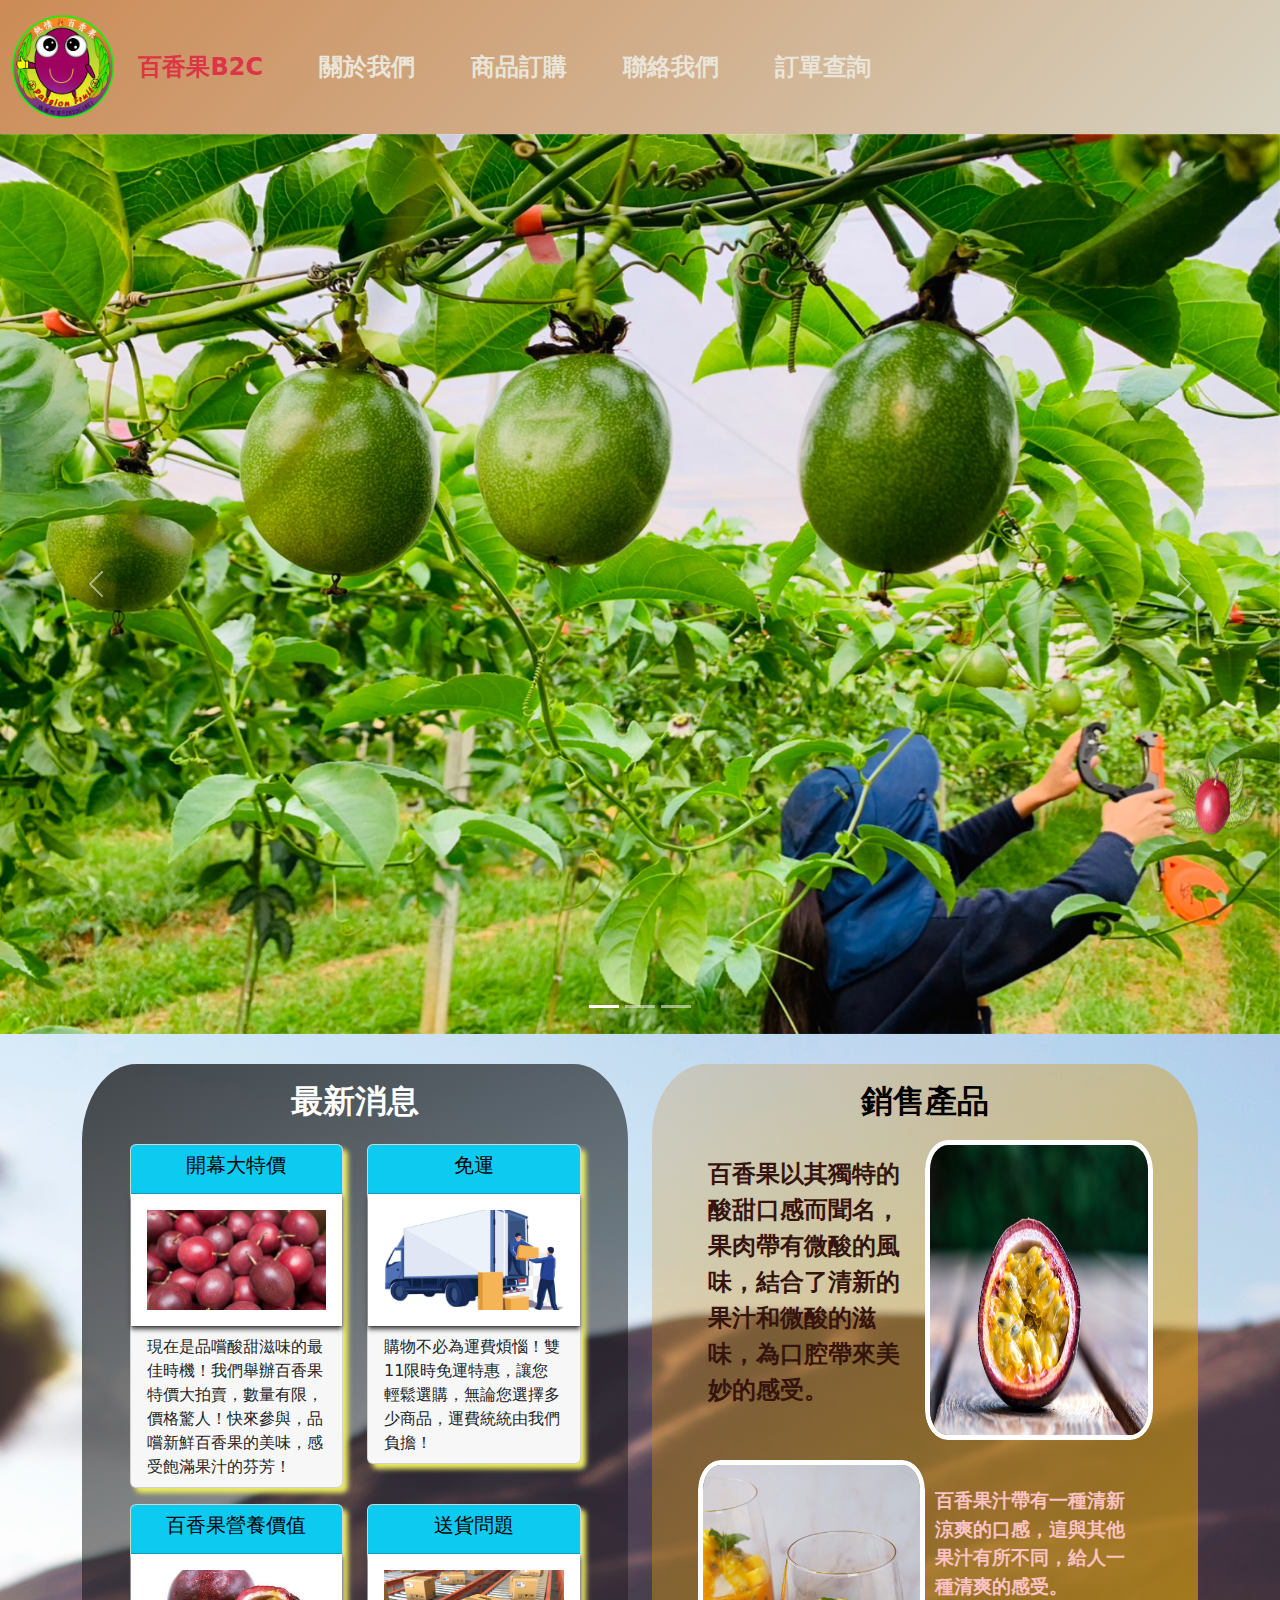
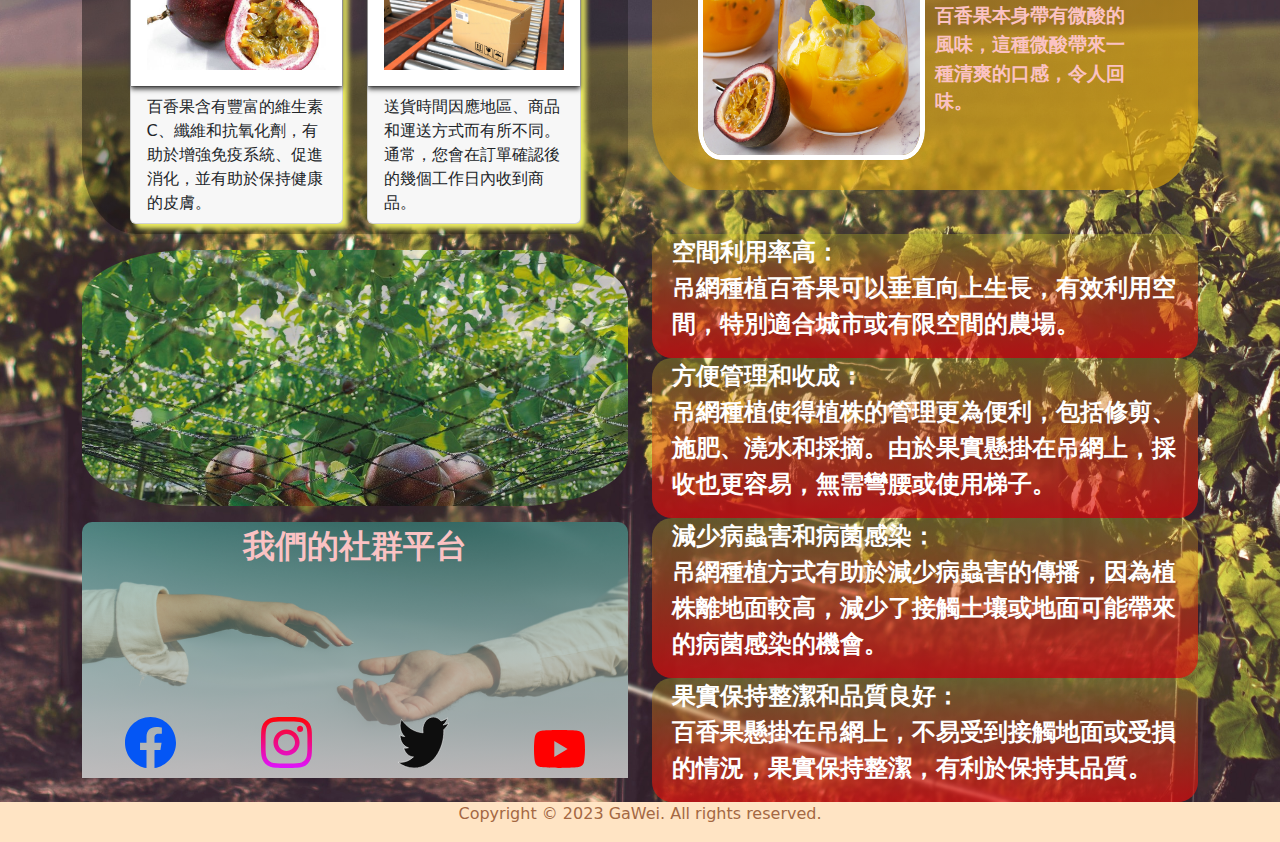
==== commit 07621af9: "OK" ====
--- a/index.html
+++ b/index.html
@@ -74,10 +74,6 @@
                             <label for="tel" class="form-label">電話</label>
                             <input id="tel" type="text" class="form-control" placeholder="請輸入電話號碼">
                         </div>
-                        <div class="mb-3">
-                            <label for="" class="form-label">購買日期</label>
-                            <input type="date" name="" id="buyday" class="form-control">
-                        </div>
                         <div class="form-check form-switch">
                             <input type="checkbox" class="form-check-input" role="switch" name="sw1" id="sw1">
                             <label class="form-check-label" for="sw1">未確認資料</label>
@@ -103,14 +99,14 @@
                 aria-label="Slide 3"></button>
         </div>
         <div class="carousel-inner">
-            <div class="carousel-item active" data-bs-interval="10">
-                <img src="./images/top1.jpg" class="d-block w-100" alt="...">
-            </div>
-            <div class="carousel-item">
-                <img src="./images/fruit2.jpg" data-bs-interval="10" class="d-block w-100" alt="...">
-            </div>
-            <div class="carousel-item">
-                <img src="./images/top2.jpg" data-bs-interval="10" class="d-block w-100" alt="...">
+            <div class="carousel-item active" data-bs-interval="2000">
+                <img src="./images/top1.jpg"  class="d-block w-100" alt="...">
+            </div>
+            <div class="carousel-item" data-bs-interval="2000">
+                <img src="./images/fruit2.jpg"  class="d-block w-100" alt="...">
+            </div>
+            <div class="carousel-item" data-bs-interval="3000">
+                <img src="./images/top2.jpg"  class="d-block w-100" alt="...">
             </div>
         </div>
         <button class="carousel-control-prev" type="button" data-bs-target="#carouselExampleIndicators"
--- a/styles/style.css
+++ b/styles/style.css
@@ -686,6 +686,9 @@
 html .main5 .container .row .col-md-4 .mytext h3, body .main5 .container .row .col-md-4 .mytext h3 {
   border-bottom: 3px solid red;
 }
+html .main6 .container .row #visitor, body .main6 .container .row #visitor {
+  font-weight: bolder;
+}
 html .main6 .container .row table thead tr th, body .main6 .container .row table thead tr th {
   font-size: 1.5rem;
   line-height: 1rem;
